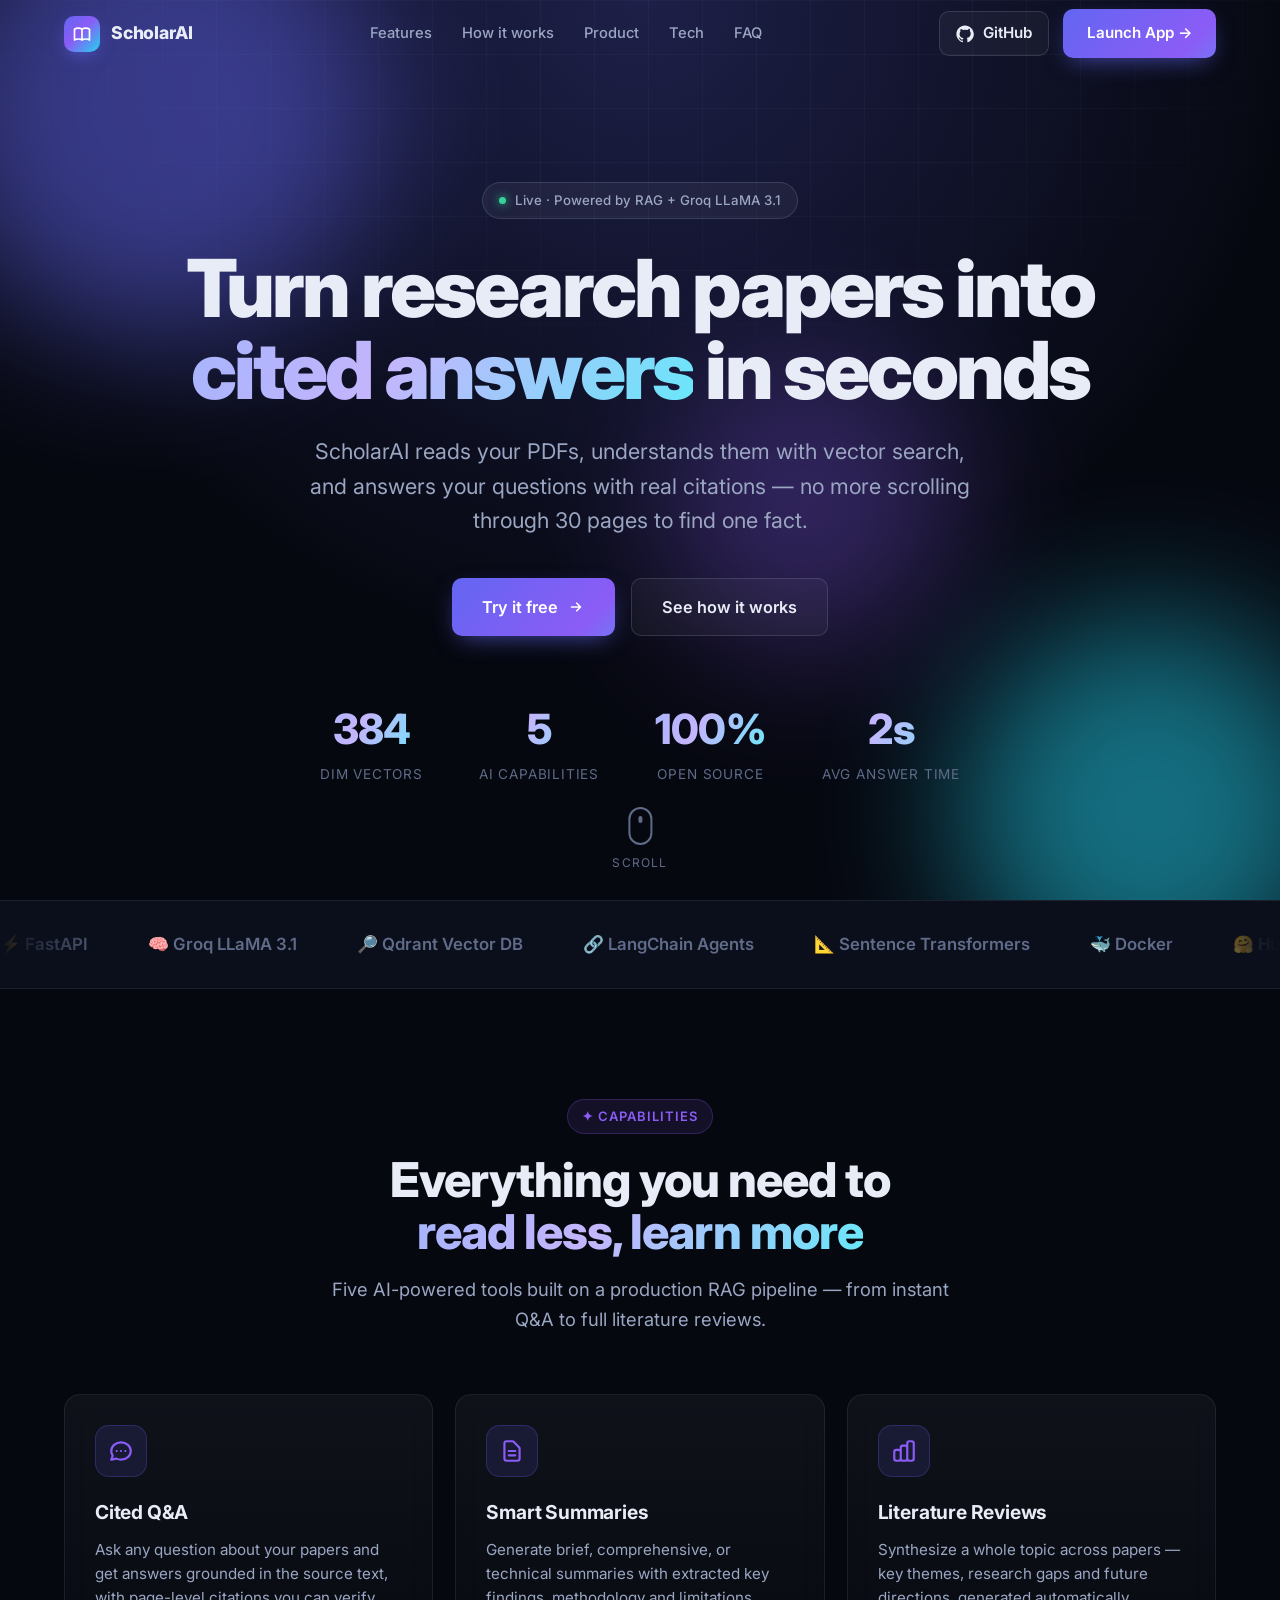
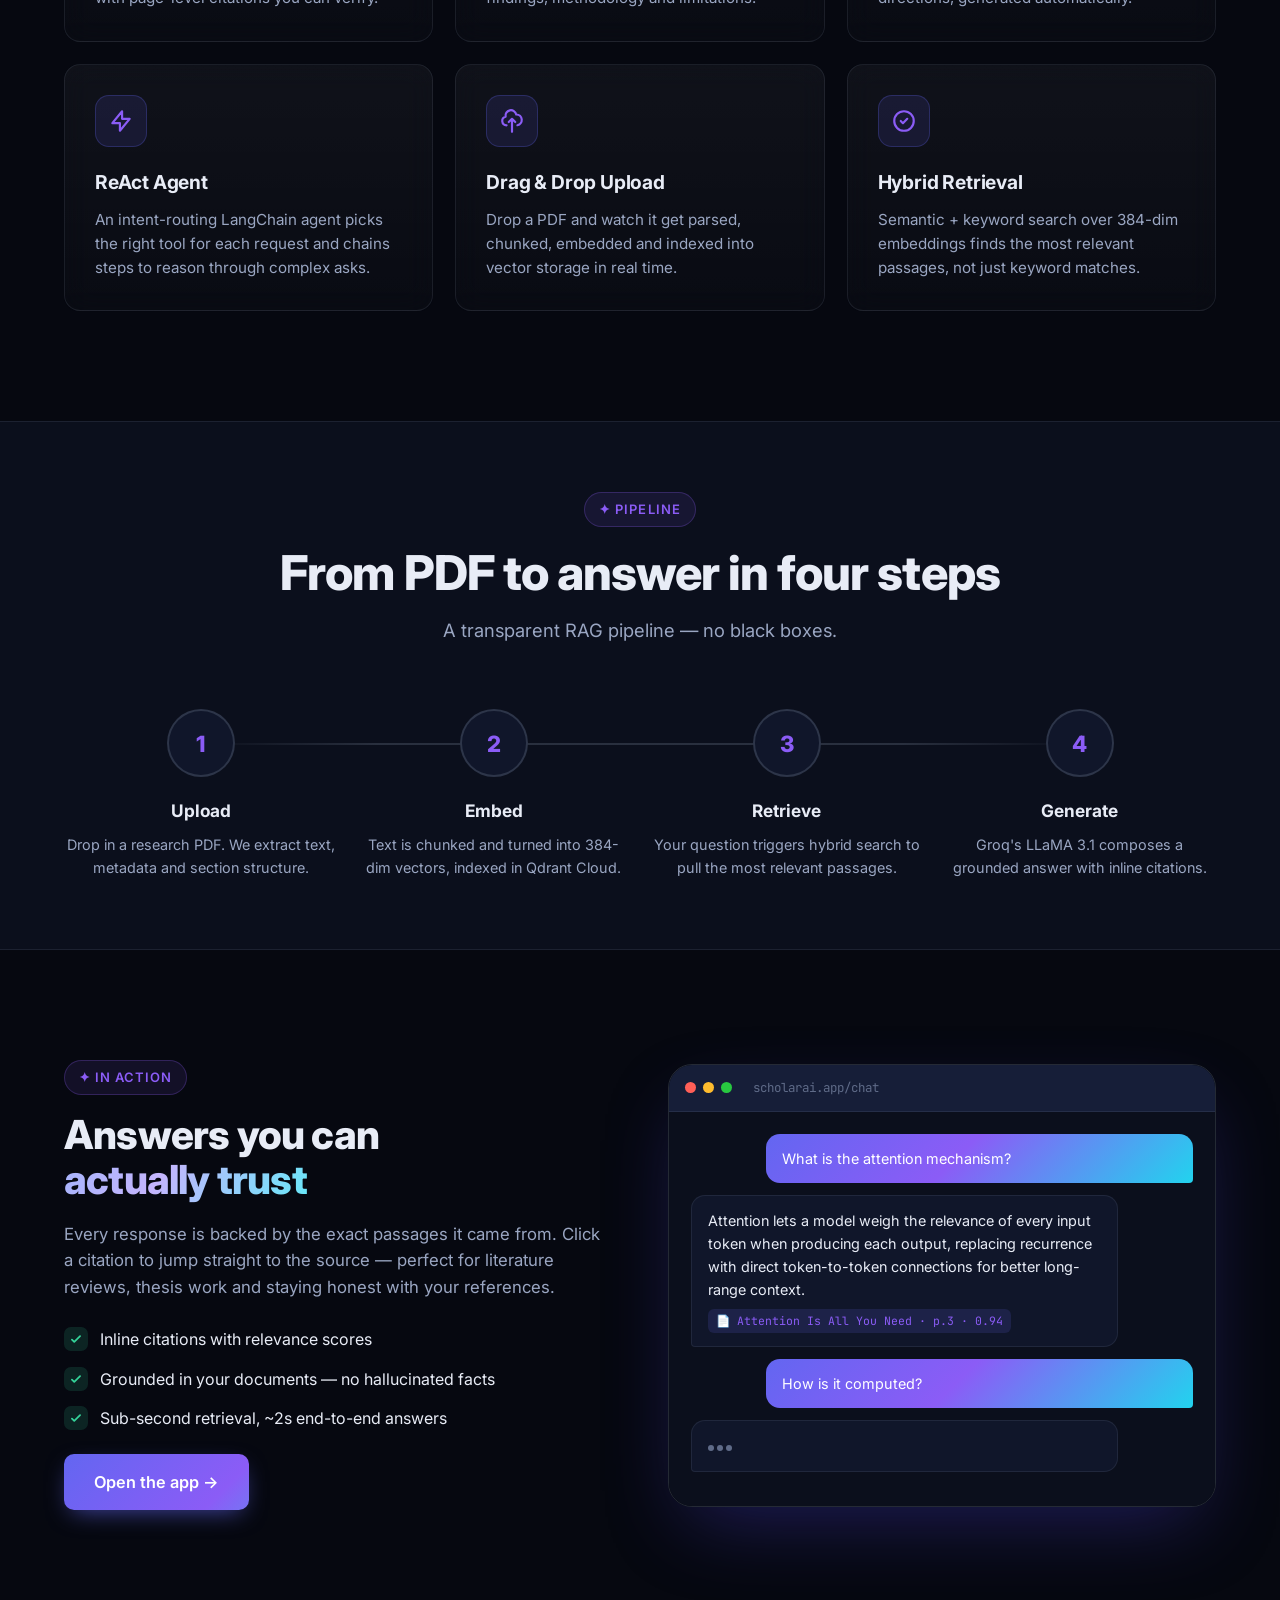
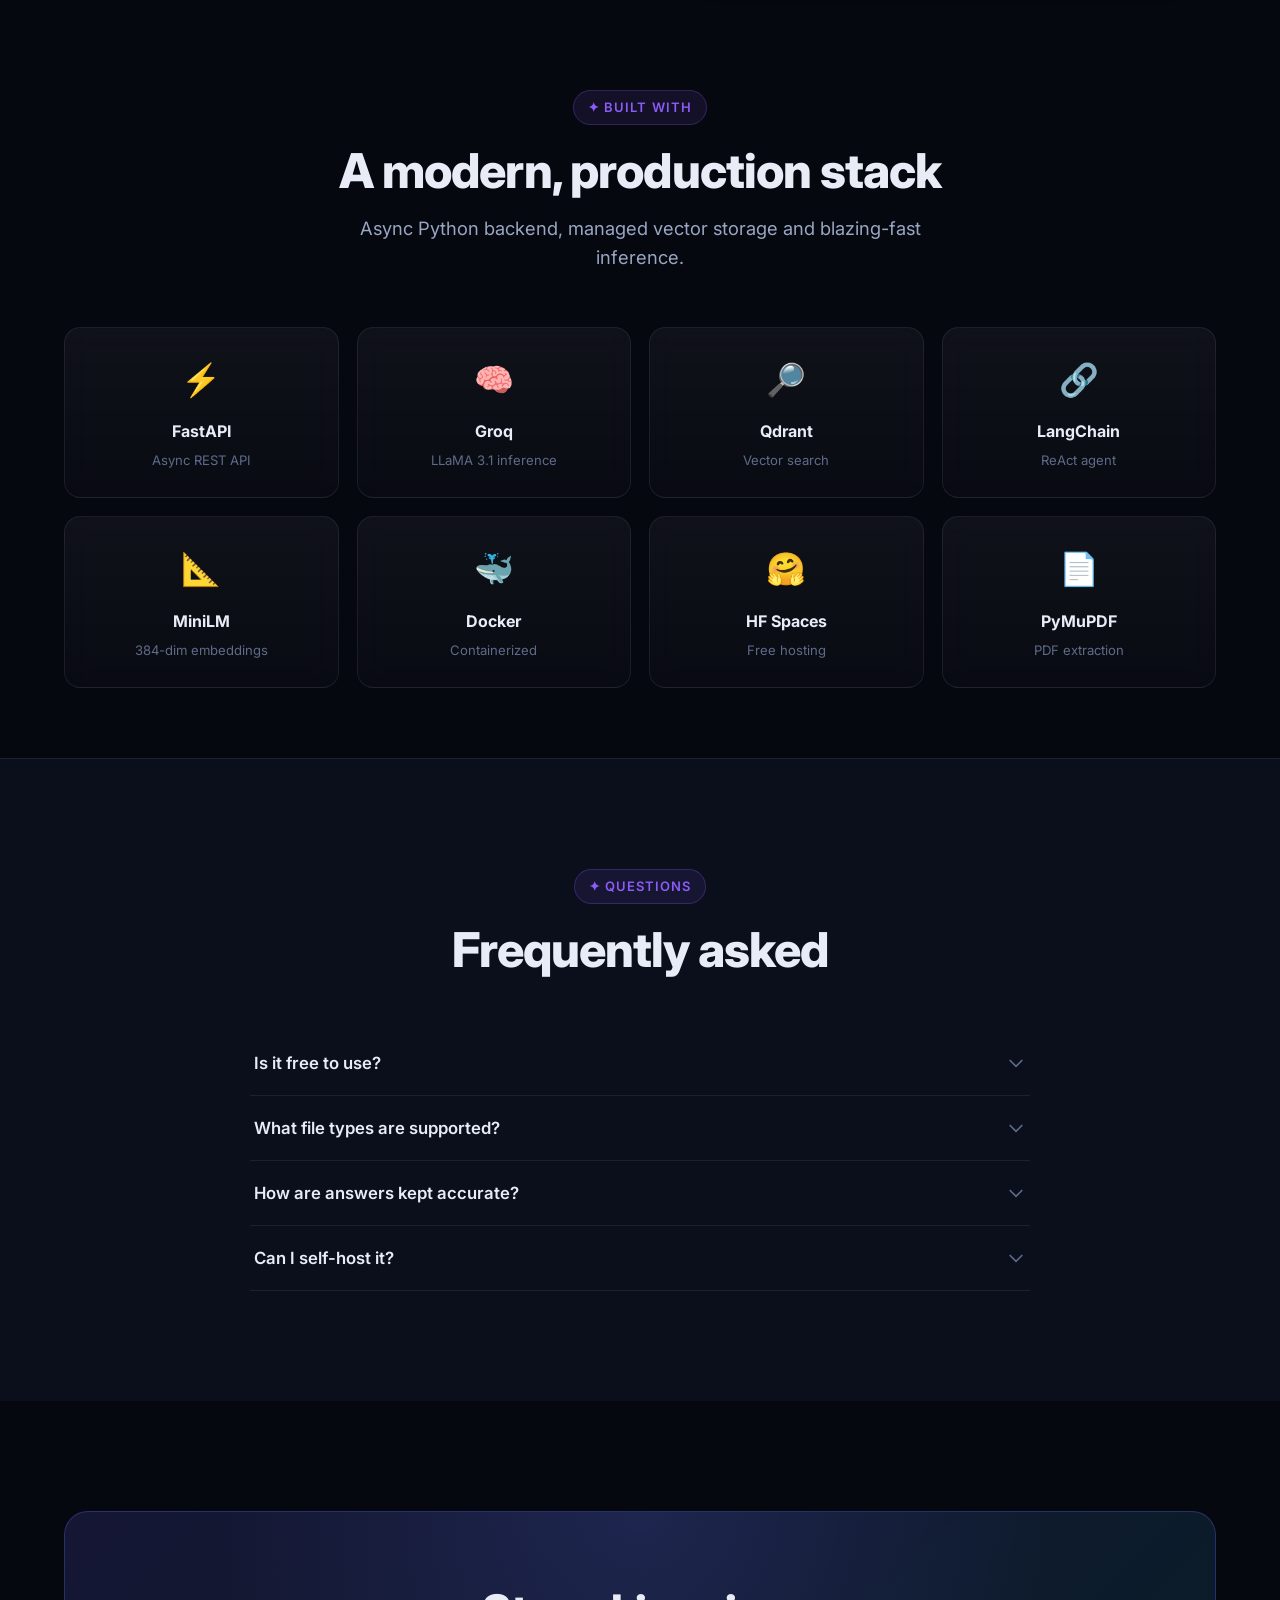
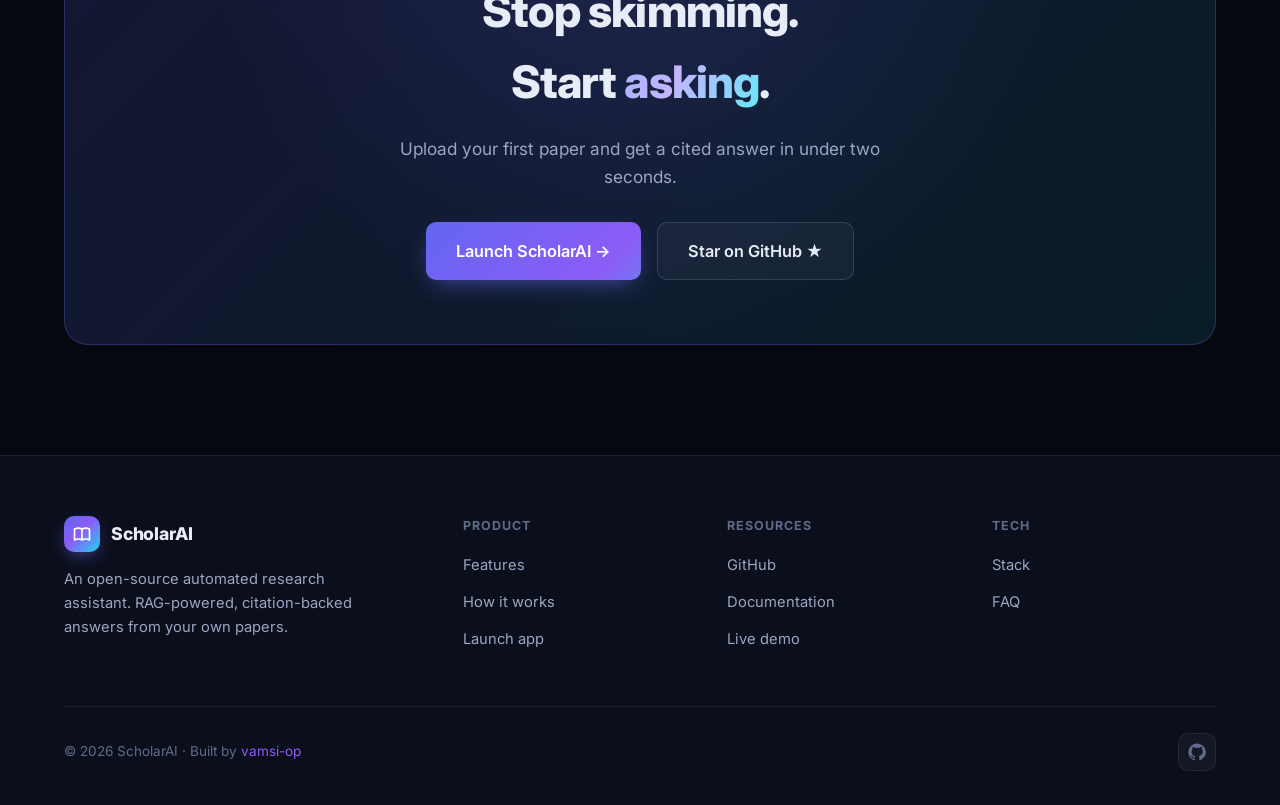
==== website/index.html @ 5141d344 "feat: add production website (landing + app) and serve it from FastAPI" ====
<!DOCTYPE html>
<html lang="en">
<head>
  <meta charset="UTF-8" />
  <meta name="viewport" content="width=device-width, initial-scale=1.0" />
  <title>ScholarAI — Automated Research Assistant | RAG-powered paper Q&A</title>
  <meta name="description" content="ScholarAI turns dense research papers into instant, citation-backed answers. Upload PDFs, ask questions, generate summaries and literature reviews — powered by RAG, Groq LLMs and vector search." />
  <meta name="theme-color" content="#060810" />

  <!-- Open Graph -->
  <meta property="og:title" content="ScholarAI — Automated Research Assistant" />
  <meta property="og:description" content="Cited answers from your research papers in seconds. RAG + Groq + Qdrant." />
  <meta property="og:type" content="website" />

  <link rel="preconnect" href="https://fonts.googleapis.com" />
  <link rel="preconnect" href="https://fonts.gstatic.com" crossorigin />
  <link href="https://fonts.googleapis.com/css2?family=Inter:wght@400;500;600;700;800;900&family=JetBrains+Mono:wght@400;500&display=swap" rel="stylesheet" />
  <link rel="stylesheet" href="assets/css/style.css" />
  <link rel="icon" href="data:image/svg+xml,<svg xmlns='http://www.w3.org/2000/svg' viewBox='0 0 100 100'><rect width='100' height='100' rx='24' fill='%236366f1'/><text y='72' x='50' font-size='60' text-anchor='middle' fill='white'>S</text></svg>" />
</head>
<body>

  <!-- ============ NAV ============ -->
  <nav class="nav" id="nav">
    <div class="container">
      <a href="#top" class="brand">
        <span class="brand-logo">
          <svg fill="none" stroke="currentColor" viewBox="0 0 24 24" stroke-width="2"><path stroke-linecap="round" stroke-linejoin="round" d="M12 6.253v13m0-13C10.832 5.477 9.246 5 7.5 5S4.168 5.477 3 6.253v13C4.168 18.477 5.754 18 7.5 18s3.332.477 4.5 1.253m0-13C13.168 5.477 14.754 5 16.5 5c1.747 0 3.332.477 4.5 1.253v13C19.832 18.477 18.247 18 16.5 18c-1.746 0-3.332.477-4.5 1.253"/></svg>
        </span>
        ScholarAI
      </a>
      <div class="nav-links">
        <a href="#features">Features</a>
        <a href="#how">How it works</a>
        <a href="#showcase">Product</a>
        <a href="#tech">Tech</a>
        <a href="#faq">FAQ</a>
      </div>
      <div class="nav-cta">
        <a href="https://github.com/vamsi-op/AUTOMATED-RESEARCH-ASSISTANT" target="_blank" rel="noopener" class="btn btn-ghost" style="padding:9px 16px">
          <svg width="18" height="18" fill="currentColor" viewBox="0 0 24 24"><path d="M12 .5C5.7.5.5 5.7.5 12c0 5.1 3.3 9.4 7.9 10.9.6.1.8-.2.8-.5v-1.7c-3.2.7-3.9-1.5-3.9-1.5-.5-1.3-1.3-1.7-1.3-1.7-1.1-.7.1-.7.1-.7 1.2.1 1.8 1.2 1.8 1.2 1 1.8 2.7 1.3 3.4 1 .1-.8.4-1.3.8-1.6-2.6-.3-5.3-1.3-5.3-5.7 0-1.3.5-2.3 1.2-3.1-.1-.3-.5-1.5.1-3.1 0 0 1-.3 3.3 1.2a11.5 11.5 0 0 1 6 0C17.3 4.7 18.3 5 18.3 5c.6 1.6.2 2.8.1 3.1.8.8 1.2 1.8 1.2 3.1 0 4.4-2.7 5.4-5.3 5.7.4.4.8 1.1.8 2.2v3.3c0 .3.2.6.8.5 4.6-1.5 7.9-5.8 7.9-10.9C23.5 5.7 18.3.5 12 .5z"/></svg>
          <span class="hide-sm">GitHub</span>
        </a>
        <a href="app.html" class="btn btn-primary">Launch App →</a>
        <button class="nav-toggle" id="navToggle" aria-label="Menu">
          <svg width="20" height="20" fill="none" stroke="currentColor" stroke-width="2" viewBox="0 0 24 24"><path stroke-linecap="round" d="M4 6h16M4 12h16M4 18h16"/></svg>
        </button>
      </div>
    </div>
  </nav>

  <span id="top"></span>

  <!-- ============ HERO ============ -->
  <header class="hero">
    <div class="hero-bg">
      <div class="grid-overlay"></div>
      <div class="orb orb-1"></div>
      <div class="orb orb-2"></div>
      <div class="orb orb-3"></div>
    </div>
    <div class="container hero-inner">
      <div class="hero-badge reveal in">
        <span class="dot"></span> Live · Powered by RAG + Groq LLaMA 3.1
      </div>
      <h1 class="reveal in">
        Turn research papers into<br />
        <span class="grad-text">cited answers</span> in seconds
      </h1>
      <p class="hero-sub reveal in d1">
        ScholarAI reads your PDFs, understands them with vector search, and answers your
        questions with real citations — no more scrolling through 30 pages to find one fact.
      </p>
      <div class="hero-actions reveal in d2">
        <a href="app.html" class="btn btn-primary btn-lg">
          Try it free
          <svg width="18" height="18" fill="none" stroke="currentColor" stroke-width="2.2" viewBox="0 0 24 24"><path stroke-linecap="round" stroke-linejoin="round" d="M13 7l5 5m0 0l-5 5m5-5H6"/></svg>
        </a>
        <a href="#how" class="btn btn-ghost btn-lg">See how it works</a>
      </div>
      <div class="hero-stats reveal in d3">
        <div class="stat"><div class="stat-num grad-text" data-count="384">0</div><div class="stat-label">Dim vectors</div></div>
        <div class="stat"><div class="stat-num grad-text" data-count="5"></div><div class="stat-label">AI capabilities</div></div>
        <div class="stat"><div class="stat-num grad-text" data-count="100" data-suffix="%">0</div><div class="stat-label">Open source</div></div>
        <div class="stat"><div class="stat-num grad-text" data-count="2" data-suffix="s">0</div><div class="stat-label">Avg answer time</div></div>
      </div>
    </div>
    <div class="scroll-hint">
      <div class="mouse"><span></span></div>
      Scroll
    </div>
  </header>

  <!-- ============ TECH MARQUEE ============ -->
  <div class="marquee-wrap">
    <div class="marquee">
      <span class="marquee-item">⚡ FastAPI</span>
      <span class="marquee-item">🧠 Groq LLaMA 3.1</span>
      <span class="marquee-item">🔎 Qdrant Vector DB</span>
      <span class="marquee-item">🔗 LangChain Agents</span>
      <span class="marquee-item">📐 Sentence Transformers</span>
      <span class="marquee-item">🐳 Docker</span>
      <span class="marquee-item">🤗 HuggingFace Spaces</span>
      <!-- duplicate for seamless loop -->
      <span class="marquee-item">⚡ FastAPI</span>
      <span class="marquee-item">🧠 Groq LLaMA 3.1</span>
      <span class="marquee-item">🔎 Qdrant Vector DB</span>
      <span class="marquee-item">🔗 LangChain Agents</span>
      <span class="marquee-item">📐 Sentence Transformers</span>
      <span class="marquee-item">🐳 Docker</span>
      <span class="marquee-item">🤗 HuggingFace Spaces</span>
    </div>
  </div>

  <!-- ============ FEATURES ============ -->
  <section class="section" id="features">
    <div class="container">
      <div class="text-center">
        <span class="eyebrow reveal">✦ Capabilities</span>
        <h2 class="section-title reveal d1">Everything you need to<br /><span class="grad-text">read less, learn more</span></h2>
        <p class="section-sub reveal d2">Five AI-powered tools built on a production RAG pipeline — from instant Q&A to full literature reviews.</p>
      </div>

      <div class="features-grid">
        <article class="feature-card glass reveal" data-tilt>
          <div class="feature-icon"><svg fill="none" stroke="currentColor" stroke-width="2" viewBox="0 0 24 24"><path stroke-linecap="round" stroke-linejoin="round" d="M8 12h.01M12 12h.01M16 12h.01M21 12c0 4.418-4.03 8-9 8a9.86 9.86 0 01-4.255-.949L3 20l1.395-3.72C3.512 15.042 3 13.574 3 12c0-4.418 4.03-8 9-8s9 3.582 9 8z"/></svg></div>
          <h3>Cited Q&A</h3>
          <p>Ask any question about your papers and get answers grounded in the source text, with page-level citations you can verify.</p>
        </article>
        <article class="feature-card glass reveal d1" data-tilt>
          <div class="feature-icon"><svg fill="none" stroke="currentColor" stroke-width="2" viewBox="0 0 24 24"><path stroke-linecap="round" stroke-linejoin="round" d="M9 12h6m-6 4h6m2 5H7a2 2 0 01-2-2V5a2 2 0 012-2h5.586a1 1 0 01.707.293l5.414 5.414a1 1 0 01.293.707V19a2 2 0 01-2 2z"/></svg></div>
          <h3>Smart Summaries</h3>
          <p>Generate brief, comprehensive, or technical summaries with extracted key findings, methodology and limitations.</p>
        </article>
        <article class="feature-card glass reveal d2" data-tilt>
          <div class="feature-icon"><svg fill="none" stroke="currentColor" stroke-width="2" viewBox="0 0 24 24"><path stroke-linecap="round" stroke-linejoin="round" d="M9 19v-6a2 2 0 00-2-2H5a2 2 0 00-2 2v6a2 2 0 002 2h2a2 2 0 002-2zm0 0V9a2 2 0 012-2h2a2 2 0 012 2v10m-6 0a2 2 0 002 2h2a2 2 0 002-2m0 0V5a2 2 0 012-2h2a2 2 0 012 2v14a2 2 0 01-2 2h-2a2 2 0 01-2-2z"/></svg></div>
          <h3>Literature Reviews</h3>
          <p>Synthesize a whole topic across papers — key themes, research gaps and future directions, generated automatically.</p>
        </article>
        <article class="feature-card glass reveal" data-tilt>
          <div class="feature-icon"><svg fill="none" stroke="currentColor" stroke-width="2" viewBox="0 0 24 24"><path stroke-linecap="round" stroke-linejoin="round" d="M13 10V3L4 14h7v7l9-11h-7z"/></svg></div>
          <h3>ReAct Agent</h3>
          <p>An intent-routing LangChain agent picks the right tool for each request and chains steps to reason through complex asks.</p>
        </article>
        <article class="feature-card glass reveal d1" data-tilt>
          <div class="feature-icon"><svg fill="none" stroke="currentColor" stroke-width="2" viewBox="0 0 24 24"><path stroke-linecap="round" stroke-linejoin="round" d="M7 16a4 4 0 01-.88-7.903A5 5 0 1115.9 6L16 6a5 5 0 011 9.9M15 13l-3-3m0 0l-3 3m3-3v12"/></svg></div>
          <h3>Drag & Drop Upload</h3>
          <p>Drop a PDF and watch it get parsed, chunked, embedded and indexed into vector storage in real time.</p>
        </article>
        <article class="feature-card glass reveal d2" data-tilt>
          <div class="feature-icon"><svg fill="none" stroke="currentColor" stroke-width="2" viewBox="0 0 24 24"><path stroke-linecap="round" stroke-linejoin="round" d="M9 12l2 2 4-4m6 2a9 9 0 11-18 0 9 9 0 0118 0z"/></svg></div>
          <h3>Hybrid Retrieval</h3>
          <p>Semantic + keyword search over 384-dim embeddings finds the most relevant passages, not just keyword matches.</p>
        </article>
      </div>
    </div>
  </section>

  <!-- ============ HOW IT WORKS ============ -->
  <section class="section section-sm" id="how" style="background:var(--bg-soft); border-top:1px solid var(--border); border-bottom:1px solid var(--border)">
    <div class="container">
      <div class="text-center">
        <span class="eyebrow reveal">✦ Pipeline</span>
        <h2 class="section-title reveal d1">From PDF to answer in four steps</h2>
        <p class="section-sub reveal d2">A transparent RAG pipeline — no black boxes.</p>
      </div>
      <div class="steps">
        <div class="step reveal"><div class="step-num">1</div><h4>Upload</h4><p>Drop in a research PDF. We extract text, metadata and section structure.</p></div>
        <div class="step reveal d1"><div class="step-num">2</div><h4>Embed</h4><p>Text is chunked and turned into 384-dim vectors, indexed in Qdrant Cloud.</p></div>
        <div class="step reveal d2"><div class="step-num">3</div><h4>Retrieve</h4><p>Your question triggers hybrid search to pull the most relevant passages.</p></div>
        <div class="step reveal d3"><div class="step-num">4</div><h4>Generate</h4><p>Groq's LLaMA 3.1 composes a grounded answer with inline citations.</p></div>
      </div>
    </div>
  </section>

  <!-- ============ SHOWCASE ============ -->
  <section class="section" id="showcase">
    <div class="container showcase">
      <div class="showcase-copy reveal">
        <span class="eyebrow">✦ In action</span>
        <h2 style="margin-top:18px">Answers you can<br /><span class="grad-text">actually trust</span></h2>
        <p>Every response is backed by the exact passages it came from. Click a citation to jump straight to the source — perfect for literature reviews, thesis work and staying honest with your references.</p>
        <ul class="check-list">
          <li><span class="ic"><svg fill="none" stroke="currentColor" stroke-width="3" viewBox="0 0 24 24"><path stroke-linecap="round" stroke-linejoin="round" d="M5 13l4 4L19 7"/></svg></span> Inline citations with relevance scores</li>
          <li><span class="ic"><svg fill="none" stroke="currentColor" stroke-width="3" viewBox="0 0 24 24"><path stroke-linecap="round" stroke-linejoin="round" d="M5 13l4 4L19 7"/></svg></span> Grounded in your documents — no hallucinated facts</li>
          <li><span class="ic"><svg fill="none" stroke="currentColor" stroke-width="3" viewBox="0 0 24 24"><path stroke-linecap="round" stroke-linejoin="round" d="M5 13l4 4L19 7"/></svg></span> Sub-second retrieval, ~2s end-to-end answers</li>
        </ul>
        <a href="app.html" class="btn btn-primary btn-lg" style="margin-top:8px">Open the app →</a>
      </div>

      <div class="mockup reveal d2">
        <div class="mockup-bar">
          <span class="d d1"></span><span class="d d2"></span><span class="d d3"></span>
          <span class="url">scholarai.app/chat</span>
        </div>
        <div class="mockup-body" id="demoChat">
          <div class="chat-bubble user">What is the attention mechanism?</div>
          <div class="chat-bubble bot">
            Attention lets a model weigh the relevance of every input token when producing each output, replacing recurrence with direct token-to-token connections for better long-range context.
            <span class="cite">📄 Attention Is All You Need · p.3 · 0.94</span>
          </div>
          <div class="chat-bubble user">How is it computed?</div>
          <div class="chat-bubble bot">
            <span class="typing"><span></span><span></span><span></span></span>
          </div>
        </div>
      </div>
    </div>
  </section>

  <!-- ============ TECH STACK ============ -->
  <section class="section section-sm" id="tech">
    <div class="container">
      <div class="text-center">
        <span class="eyebrow reveal">✦ Built with</span>
        <h2 class="section-title reveal d1">A modern, production stack</h2>
        <p class="section-sub reveal d2">Async Python backend, managed vector storage and blazing-fast inference.</p>
      </div>
      <div class="tech-grid">
        <div class="tech-card glass reveal"><span class="tech-emoji">⚡</span><div class="tname">FastAPI</div><div class="tdesc">Async REST API</div></div>
        <div class="tech-card glass reveal d1"><span class="tech-emoji">🧠</span><div class="tname">Groq</div><div class="tdesc">LLaMA 3.1 inference</div></div>
        <div class="tech-card glass reveal d2"><span class="tech-emoji">🔎</span><div class="tname">Qdrant</div><div class="tdesc">Vector search</div></div>
        <div class="tech-card glass reveal d3"><span class="tech-emoji">🔗</span><div class="tname">LangChain</div><div class="tdesc">ReAct agent</div></div>
        <div class="tech-card glass reveal"><span class="tech-emoji">📐</span><div class="tname">MiniLM</div><div class="tdesc">384-dim embeddings</div></div>
        <div class="tech-card glass reveal d1"><span class="tech-emoji">🐳</span><div class="tname">Docker</div><div class="tdesc">Containerized</div></div>
        <div class="tech-card glass reveal d2"><span class="tech-emoji">🤗</span><div class="tname">HF Spaces</div><div class="tdesc">Free hosting</div></div>
        <div class="tech-card glass reveal d3"><span class="tech-emoji">📄</span><div class="tname">PyMuPDF</div><div class="tdesc">PDF extraction</div></div>
      </div>
    </div>
  </section>

  <!-- ============ FAQ ============ -->
  <section class="section" id="faq" style="background:var(--bg-soft); border-top:1px solid var(--border)">
    <div class="container">
      <div class="text-center">
        <span class="eyebrow reveal">✦ Questions</span>
        <h2 class="section-title reveal d1">Frequently asked</h2>
      </div>
      <div class="faq reveal d2">
        <div class="faq-item">
          <button class="faq-q">Is it free to use? <span class="chev"><svg width="20" height="20" fill="none" stroke="currentColor" stroke-width="2" viewBox="0 0 24 24"><path stroke-linecap="round" d="M19 9l-7 7-7-7"/></svg></span></button>
          <div class="faq-a"><div class="faq-a-inner">Yes. The project is fully open source and the live demo runs on free-tier infrastructure (HuggingFace Spaces, Groq free API, Qdrant Cloud free cluster).</div></div>
        </div>
        <div class="faq-item">
          <button class="faq-q">What file types are supported? <span class="chev"><svg width="20" height="20" fill="none" stroke="currentColor" stroke-width="2" viewBox="0 0 24 24"><path stroke-linecap="round" d="M19 9l-7 7-7-7"/></svg></span></button>
          <div class="faq-a"><div class="faq-a-inner">Currently PDF research papers up to 50MB. Text is extracted with PyMuPDF, chunked intelligently by section, then embedded and indexed.</div></div>
        </div>
        <div class="faq-item">
          <button class="faq-q">How are answers kept accurate? <span class="chev"><svg width="20" height="20" fill="none" stroke="currentColor" stroke-width="2" viewBox="0 0 24 24"><path stroke-linecap="round" d="M19 9l-7 7-7-7"/></svg></span></button>
          <div class="faq-a"><div class="faq-a-inner">Retrieval-Augmented Generation grounds every answer in retrieved passages from your own documents, and each answer ships with citations so you can verify the source.</div></div>
        </div>
        <div class="faq-item">
          <button class="faq-q">Can I self-host it? <span class="chev"><svg width="20" height="20" fill="none" stroke="currentColor" stroke-width="2" viewBox="0 0 24 24"><path stroke-linecap="round" d="M19 9l-7 7-7-7"/></svg></span></button>
          <div class="faq-a"><div class="faq-a-inner">Absolutely. Clone the repo, set your API keys in a .env file, and run with Docker Compose. Full instructions are in the README.</div></div>
        </div>
      </div>
    </div>
  </section>

  <!-- ============ CTA ============ -->
  <section class="section">
    <div class="container">
      <div class="cta-banner reveal">
        <h2>Stop skimming.<br />Start <span class="grad-text">asking</span>.</h2>
        <p>Upload your first paper and get a cited answer in under two seconds.</p>
        <div class="hero-actions" style="margin-bottom:0">
          <a href="app.html" class="btn btn-primary btn-lg">Launch ScholarAI →</a>
          <a href="https://github.com/vamsi-op/AUTOMATED-RESEARCH-ASSISTANT" target="_blank" rel="noopener" class="btn btn-ghost btn-lg">Star on GitHub ★</a>
        </div>
      </div>
    </div>
  </section>

  <!-- ============ FOOTER ============ -->
  <footer class="footer">
    <div class="container">
      <div class="footer-grid">
        <div class="footer-brand">
          <a href="#top" class="brand">
            <span class="brand-logo">
              <svg fill="none" stroke="currentColor" viewBox="0 0 24 24" stroke-width="2"><path stroke-linecap="round" stroke-linejoin="round" d="M12 6.253v13m0-13C10.832 5.477 9.246 5 7.5 5S4.168 5.477 3 6.253v13C4.168 18.477 5.754 18 7.5 18s3.332.477 4.5 1.253m0-13C13.168 5.477 14.754 5 16.5 5c1.747 0 3.332.477 4.5 1.253v13C19.832 18.477 18.247 18 16.5 18c-1.746 0-3.332.477-4.5 1.253"/></svg>
            </span>
            ScholarAI
          </a>
          <p>An open-source automated research assistant. RAG-powered, citation-backed answers from your own papers.</p>
        </div>
        <div>
          <h5>Product</h5>
          <ul>
            <li><a href="#features">Features</a></li>
            <li><a href="#how">How it works</a></li>
            <li><a href="app.html">Launch app</a></li>
          </ul>
        </div>
        <div>
          <h5>Resources</h5>
          <ul>
            <li><a href="https://github.com/vamsi-op/AUTOMATED-RESEARCH-ASSISTANT" target="_blank" rel="noopener">GitHub</a></li>
            <li><a href="https://github.com/vamsi-op/AUTOMATED-RESEARCH-ASSISTANT#readme" target="_blank" rel="noopener">Documentation</a></li>
            <li><a href="app.html">Live demo</a></li>
          </ul>
        </div>
        <div>
          <h5>Tech</h5>
          <ul>
            <li><a href="#tech">Stack</a></li>
            <li><a href="#faq">FAQ</a></li>
          </ul>
        </div>
      </div>
      <div class="footer-bottom">
        <span>© <span id="year"></span> ScholarAI · Built by <a href="https://github.com/vamsi-op" target="_blank" rel="noopener" style="color:var(--brand-2)">vamsi-op</a></span>
        <div class="social">
          <a href="https://github.com/vamsi-op/AUTOMATED-RESEARCH-ASSISTANT" target="_blank" rel="noopener" aria-label="GitHub"><svg fill="currentColor" viewBox="0 0 24 24"><path d="M12 .5C5.7.5.5 5.7.5 12c0 5.1 3.3 9.4 7.9 10.9.6.1.8-.2.8-.5v-1.7c-3.2.7-3.9-1.5-3.9-1.5-.5-1.3-1.3-1.7-1.3-1.7-1.1-.7.1-.7.1-.7 1.2.1 1.8 1.2 1.8 1.2 1 1.8 2.7 1.3 3.4 1 .1-.8.4-1.3.8-1.6-2.6-.3-5.3-1.3-5.3-5.7 0-1.3.5-2.3 1.2-3.1-.1-.3-.5-1.5.1-3.1 0 0 1-.3 3.3 1.2a11.5 11.5 0 0 1 6 0C17.3 4.7 18.3 5 18.3 5c.6 1.6.2 2.8.1 3.1.8.8 1.2 1.8 1.2 3.1 0 4.4-2.7 5.4-5.3 5.7.4.4.8 1.1.8 2.2v3.3c0 .3.2.6.8.5 4.6-1.5 7.9-5.8 7.9-10.9C23.5 5.7 18.3.5 12 .5z"/></svg></a>
        </div>
      </div>
    </div>
  </footer>

  <script src="assets/js/config.js"></script>
  <script src="assets/js/animations.js"></script>
</body>
</html>
---- website/assets/css/style.css ----
/* ============================================================================
   Research Assistant — Production Website
   Design System + Components + Animations
   ============================================================================ */

/* ---------- Design Tokens ---------- */
:root {
  --bg:            #060810;
  --bg-soft:       #0b0f1c;
  --surface:       #10162a;
  --surface-2:     #161e38;
  --border:        rgba(148, 163, 184, 0.12);
  --border-strong: rgba(148, 163, 184, 0.22);

  --text:          #e8ecf6;
  --text-muted:    #9aa6c2;
  --text-dim:      #5f6b88;

  --brand:         #6366f1;
  --brand-2:       #8b5cf6;
  --brand-3:       #22d3ee;
  --accent:        #f472b6;
  --success:       #34d399;
  --warning:       #fbbf24;
  --danger:        #f87171;

  --grad-brand: linear-gradient(135deg, #6366f1 0%, #8b5cf6 45%, #22d3ee 100%);
  --grad-text:  linear-gradient(120deg, #a5b4fc 0%, #c4b5fd 40%, #67e8f9 100%);
  --grad-glow:  radial-gradient(circle at 50% 0%, rgba(99,102,241,0.28), transparent 60%);

  --radius:    16px;
  --radius-sm: 10px;
  --radius-lg: 24px;

  --shadow-sm: 0 1px 3px rgba(0,0,0,0.4);
  --shadow:    0 12px 40px -12px rgba(0,0,0,0.6);
  --shadow-lg: 0 30px 80px -20px rgba(79,70,229,0.35);

  --font-sans: 'Inter', -apple-system, BlinkMacSystemFont, 'Segoe UI', sans-serif;
  --font-mono: 'JetBrains Mono', 'SF Mono', Menlo, monospace;

  --max-w: 1200px;
  --nav-h: 68px;
  --ease:  cubic-bezier(0.22, 1, 0.36, 1);
}

/* ---------- Reset ---------- */
*, *::before, *::after { box-sizing: border-box; margin: 0; padding: 0; }

html { scroll-behavior: smooth; -webkit-text-size-adjust: 100%; }

body {
  font-family: var(--font-sans);
  background: var(--bg);
  color: var(--text);
  line-height: 1.6;
  overflow-x: hidden;
  -webkit-font-smoothing: antialiased;
  text-rendering: optimizeLegibility;
}

a { color: inherit; text-decoration: none; }
img, svg { display: block; max-width: 100%; }
button { font-family: inherit; cursor: pointer; border: none; background: none; color: inherit; }
input, textarea, select { font-family: inherit; }
ul { list-style: none; }

::selection { background: rgba(99,102,241,0.35); color: #fff; }

/* ---------- Scrollbar ---------- */
::-webkit-scrollbar { width: 10px; height: 10px; }
::-webkit-scrollbar-track { background: var(--bg-soft); }
::-webkit-scrollbar-thumb { background: #26304d; border-radius: 8px; border: 2px solid var(--bg-soft); }
::-webkit-scrollbar-thumb:hover { background: #33406a; }

/* ---------- Layout helpers ---------- */
.container { width: 100%; max-width: var(--max-w); margin: 0 auto; padding: 0 24px; }
.section { padding: 110px 0; position: relative; }
.section-sm { padding: 70px 0; }
.text-center { text-align: center; }
.grad-text {
  background: var(--grad-text);
  -webkit-background-clip: text; background-clip: text;
  -webkit-text-fill-color: transparent; color: transparent;
}

.eyebrow {
  display: inline-flex; align-items: center; gap: 8px;
  font-size: 13px; font-weight: 600; letter-spacing: 0.08em; text-transform: uppercase;
  color: var(--brand-2);
  padding: 6px 14px; border-radius: 999px;
  background: rgba(139,92,246,0.1); border: 1px solid rgba(139,92,246,0.25);
}

.section-title {
  font-size: clamp(1.9rem, 4vw, 3rem);
  font-weight: 800; letter-spacing: -0.02em; line-height: 1.1;
  margin: 20px 0 16px;
}
.section-sub {
  font-size: clamp(1rem, 2vw, 1.15rem);
  color: var(--text-muted); max-width: 640px; margin: 0 auto;
}

/* ---------- Buttons ---------- */
.btn {
  display: inline-flex; align-items: center; justify-content: center; gap: 9px;
  font-weight: 600; font-size: 0.95rem;
  padding: 12px 24px; border-radius: var(--radius-sm);
  transition: transform 0.25s var(--ease), box-shadow 0.25s var(--ease), background 0.25s;
  white-space: nowrap; position: relative; overflow: hidden;
}
.btn:active { transform: translateY(1px) scale(0.99); }

.btn-primary {
  background: var(--grad-brand); color: #fff;
  box-shadow: 0 8px 24px -8px rgba(99,102,241,0.7);
  background-size: 180% 180%;
}
.btn-primary:hover {
  transform: translateY(-2px);
  box-shadow: 0 16px 40px -10px rgba(99,102,241,0.75);
  animation: gradShift 3s ease infinite;
}
.btn-ghost {
  background: rgba(255,255,255,0.04); color: var(--text);
  border: 1px solid var(--border-strong);
}
.btn-ghost:hover { background: rgba(255,255,255,0.08); transform: translateY(-2px); }
.btn-lg { padding: 15px 30px; font-size: 1.02rem; }

@keyframes gradShift {
  0%,100% { background-position: 0% 50%; }
  50%     { background-position: 100% 50%; }
}

/* ---------- Glass card ---------- */
.glass {
  background: linear-gradient(180deg, rgba(255,255,255,0.045), rgba(255,255,255,0.015));
  border: 1px solid var(--border);
  border-radius: var(--radius);
  backdrop-filter: blur(14px); -webkit-backdrop-filter: blur(14px);
}

/* ============================================================================
   NAVBAR
   ============================================================================ */
.nav {
  position: fixed; top: 0; left: 0; right: 0; z-index: 100;
  height: var(--nav-h);
  display: flex; align-items: center;
  transition: background 0.3s, border-color 0.3s, backdrop-filter 0.3s;
  border-bottom: 1px solid transparent;
}
.nav.scrolled {
  background: rgba(6,8,16,0.75);
  backdrop-filter: blur(16px); -webkit-backdrop-filter: blur(16px);
  border-bottom-color: var(--border);
}
.nav .container { display: flex; align-items: center; justify-content: space-between; }
.brand { display: flex; align-items: center; gap: 11px; font-weight: 800; font-size: 1.1rem; letter-spacing: -0.01em; }
.brand-logo {
  width: 36px; height: 36px; border-radius: 10px;
  background: var(--grad-brand); display: grid; place-items: center;
  box-shadow: 0 6px 18px -6px rgba(99,102,241,0.8);
  animation: floatY 5s ease-in-out infinite;
}
.brand-logo svg { width: 20px; height: 20px; color: #fff; }
.nav-links { display: flex; align-items: center; gap: 30px; }
.nav-links a { font-size: 0.92rem; color: var(--text-muted); font-weight: 500; transition: color 0.2s; position: relative; }
.nav-links a::after {
  content: ''; position: absolute; left: 0; bottom: -5px; height: 2px; width: 0;
  background: var(--grad-brand); transition: width 0.25s var(--ease);
}
.nav-links a:hover { color: var(--text); }
.nav-links a:hover::after { width: 100%; }
.nav-cta { display: flex; align-items: center; gap: 14px; }
.nav-toggle { display: none; width: 40px; height: 40px; border-radius: 10px; border: 1px solid var(--border-strong); }

/* ============================================================================
   HERO
   ============================================================================ */
.hero {
  position: relative; min-height: 100vh;
  display: flex; align-items: center; padding-top: var(--nav-h);
  overflow: hidden;
}
.hero-bg { position: absolute; inset: 0; z-index: 0; overflow: hidden; }
.hero-bg::before {
  content: ''; position: absolute; inset: 0;
  background: var(--grad-glow); opacity: 0.9;
}
.grid-overlay {
  position: absolute; inset: 0;
  background-image:
    linear-gradient(rgba(148,163,184,0.05) 1px, transparent 1px),
    linear-gradient(90deg, rgba(148,163,184,0.05) 1px, transparent 1px);
  background-size: 54px 54px;
  mask-image: radial-gradient(ellipse 80% 60% at 50% 0%, #000 40%, transparent 75%);
  -webkit-mask-image: radial-gradient(ellipse 80% 60% at 50% 0%, #000 40%, transparent 75%);
}
.orb {
  position: absolute; border-radius: 50%; filter: blur(70px); opacity: 0.5;
  animation: floatOrb 14s ease-in-out infinite;
}
.orb-1 { width: 460px; height: 460px; background: #6366f1; top: -120px; left: -80px; }
.orb-2 { width: 380px; height: 380px; background: #22d3ee; bottom: -100px; right: -60px; animation-delay: -5s; }
.orb-3 { width: 300px; height: 300px; background: #8b5cf6; top: 40%; right: 25%; animation-delay: -9s; opacity: 0.3; }

.hero-inner { position: relative; z-index: 2; width: 100%; text-align: center; }
.hero-badge {
  display: inline-flex; align-items: center; gap: 9px;
  padding: 7px 16px; border-radius: 999px; font-size: 0.83rem; font-weight: 500;
  background: rgba(255,255,255,0.05); border: 1px solid var(--border-strong);
  color: var(--text-muted); margin-bottom: 28px;
}
.hero-badge .dot { width: 7px; height: 7px; border-radius: 50%; background: var(--success); box-shadow: 0 0 10px var(--success); animation: pulse 2s infinite; }
.hero h1 {
  font-size: clamp(2.5rem, 7vw, 5rem);
  font-weight: 850; letter-spacing: -0.035em; line-height: 1.02;
  margin-bottom: 24px;
}
.hero-sub {
  font-size: clamp(1.05rem, 2.2vw, 1.35rem);
  color: var(--text-muted); max-width: 660px; margin: 0 auto 40px;
}
.hero-actions { display: flex; gap: 16px; justify-content: center; flex-wrap: wrap; margin-bottom: 60px; }

.hero-stats {
  display: flex; justify-content: center; gap: 56px; flex-wrap: wrap;
}
.stat { text-align: center; }
.stat-num { font-size: clamp(1.8rem, 4vw, 2.6rem); font-weight: 800; letter-spacing: -0.02em; }
.stat-label { font-size: 0.85rem; color: var(--text-dim); margin-top: 2px; text-transform: uppercase; letter-spacing: 0.06em; }

.scroll-hint {
  position: absolute; bottom: 28px; left: 50%; transform: translateX(-50%);
  z-index: 2; display: flex; flex-direction: column; align-items: center; gap: 8px;
  color: var(--text-dim); font-size: 0.75rem; letter-spacing: 0.1em; text-transform: uppercase;
}
.mouse {
  width: 24px; height: 38px; border: 2px solid var(--text-dim); border-radius: 14px;
  display: flex; justify-content: center; padding-top: 7px;
}
.mouse span { width: 4px; height: 7px; border-radius: 2px; background: var(--text-dim); animation: scrollDot 1.8s infinite; }

/* ============================================================================
   LOGO MARQUEE / TECH STRIP
   ============================================================================ */
.marquee-wrap { overflow: hidden; padding: 30px 0; border-top: 1px solid var(--border); border-bottom: 1px solid var(--border); background: var(--bg-soft); position: relative; }
.marquee-wrap::before, .marquee-wrap::after {
  content: ''; position: absolute; top: 0; bottom: 0; width: 120px; z-index: 2; pointer-events: none;
}
.marquee-wrap::before { left: 0; background: linear-gradient(90deg, var(--bg-soft), transparent); }
.marquee-wrap::after { right: 0; background: linear-gradient(270deg, var(--bg-soft), transparent); }
.marquee { display: flex; gap: 60px; width: max-content; animation: marquee 26s linear infinite; }
.marquee:hover { animation-play-state: paused; }
.marquee-item { display: flex; align-items: center; gap: 10px; color: var(--text-dim); font-weight: 600; font-size: 1.05rem; white-space: nowrap; }
.marquee-item svg { width: 22px; height: 22px; }

/* ============================================================================
   FEATURES
   ============================================================================ */
.features-grid {
  display: grid; grid-template-columns: repeat(3, 1fr); gap: 22px; margin-top: 60px;
}
.feature-card {
  padding: 30px; border-radius: var(--radius); position: relative; overflow: hidden;
  transition: transform 0.35s var(--ease), border-color 0.35s;
}
.feature-card::before {
  content: ''; position: absolute; inset: 0; opacity: 0;
  background: radial-gradient(400px circle at var(--mx,50%) var(--my,50%), rgba(99,102,241,0.14), transparent 45%);
  transition: opacity 0.4s;
}
.feature-card:hover { transform: translateY(-6px); border-color: var(--border-strong); }
.feature-card:hover::before { opacity: 1; }
.feature-icon {
  width: 52px; height: 52px; border-radius: 14px; display: grid; place-items: center;
  background: rgba(99,102,241,0.12); border: 1px solid rgba(99,102,241,0.25);
  margin-bottom: 20px; color: var(--brand-2);
  transition: transform 0.35s var(--ease);
}
.feature-card:hover .feature-icon { transform: scale(1.1) rotate(-6deg); }
.feature-icon svg { width: 26px; height: 26px; }
.feature-card h3 { font-size: 1.2rem; font-weight: 700; margin-bottom: 10px; letter-spacing: -0.01em; }
.feature-card p { color: var(--text-muted); font-size: 0.95rem; }

/* ============================================================================
   HOW IT WORKS
   ============================================================================ */
.steps { display: grid; grid-template-columns: repeat(4, 1fr); gap: 20px; margin-top: 64px; position: relative; }
.steps::before {
  content: ''; position: absolute; top: 34px; left: 12%; right: 12%; height: 2px;
  background: linear-gradient(90deg, transparent, var(--border-strong) 20%, var(--border-strong) 80%, transparent);
  z-index: 0;
}
.step { text-align: center; position: relative; z-index: 1; }
.step-num {
  width: 68px; height: 68px; margin: 0 auto 20px; border-radius: 50%;
  display: grid; place-items: center; font-size: 1.4rem; font-weight: 800;
  background: var(--surface); border: 2px solid var(--border-strong);
  color: var(--brand-2); position: relative;
  transition: transform 0.3s var(--ease), border-color 0.3s, box-shadow 0.3s;
}
.step:hover .step-num { transform: scale(1.08); border-color: var(--brand); box-shadow: 0 0 30px -6px var(--brand); }
.step h4 { font-size: 1.08rem; font-weight: 700; margin-bottom: 8px; }
.step p { color: var(--text-muted); font-size: 0.9rem; }

/* ============================================================================
   SHOWCASE / MOCKUP
   ============================================================================ */
.showcase { display: grid; grid-template-columns: 1fr 1fr; gap: 56px; align-items: center; }
.showcase-copy h2 { font-size: clamp(1.7rem, 3.5vw, 2.5rem); font-weight: 800; letter-spacing: -0.02em; margin-bottom: 18px; line-height: 1.12; }
.showcase-copy p { color: var(--text-muted); margin-bottom: 26px; font-size: 1.05rem; }
.check-list li { display: flex; align-items: flex-start; gap: 12px; margin-bottom: 14px; color: var(--text); }
.check-list .ic {
  flex-shrink: 0; width: 24px; height: 24px; border-radius: 7px; display: grid; place-items: center;
  background: rgba(52,211,153,0.14); color: var(--success);
}
.check-list .ic svg { width: 14px; height: 14px; }

.mockup {
  border-radius: var(--radius-lg); overflow: hidden; box-shadow: var(--shadow-lg);
  border: 1px solid var(--border-strong);
}
.mockup-bar { display: flex; align-items: center; gap: 7px; padding: 13px 16px; background: var(--surface-2); border-bottom: 1px solid var(--border); }
.mockup-bar .d { width: 11px; height: 11px; border-radius: 50%; }
.mockup-bar .d1 { background: #ff5f57; } .mockup-bar .d2 { background: #febc2e; } .mockup-bar .d3 { background: #28c840; }
.mockup-bar .url { margin-left: 14px; font-size: 0.78rem; color: var(--text-dim); font-family: var(--font-mono); }
.mockup-body { background: var(--bg-soft); padding: 22px; }
.chat-bubble { padding: 13px 16px; border-radius: 14px; margin-bottom: 12px; font-size: 0.9rem; max-width: 85%; }
.chat-bubble.user { background: var(--grad-brand); color: #fff; margin-left: auto; border-bottom-right-radius: 4px; }
.chat-bubble.bot { background: var(--surface); border: 1px solid var(--border); border-bottom-left-radius: 4px; }
.chat-bubble.bot .cite { display: inline-block; margin-top: 8px; font-size: 0.72rem; padding: 3px 8px; border-radius: 6px; background: rgba(99,102,241,0.15); color: var(--brand-2); font-family: var(--font-mono); }
.typing span { display: inline-block; width: 6px; height: 6px; border-radius: 50%; background: var(--text-dim); margin-right: 3px; animation: typing 1.3s infinite; }
.typing span:nth-child(2) { animation-delay: 0.2s; } .typing span:nth-child(3) { animation-delay: 0.4s; }

/* ============================================================================
   TECH STACK
   ============================================================================ */
.tech-grid { display: grid; grid-template-columns: repeat(4, 1fr); gap: 18px; margin-top: 54px; }
.tech-card {
  padding: 26px 22px; border-radius: var(--radius); text-align: center;
  transition: transform 0.3s var(--ease), border-color 0.3s;
}
.tech-card:hover { transform: translateY(-5px); border-color: var(--border-strong); }
.tech-card .tname { font-weight: 700; margin-bottom: 6px; }
.tech-card .tdesc { font-size: 0.82rem; color: var(--text-dim); }
.tech-emoji { font-size: 2rem; margin-bottom: 14px; display: block; }

/* ============================================================================
   FAQ
   ============================================================================ */
.faq { max-width: 780px; margin: 54px auto 0; }
.faq-item { border-bottom: 1px solid var(--border); }
.faq-q {
  width: 100%; text-align: left; display: flex; align-items: center; justify-content: space-between; gap: 20px;
  padding: 22px 4px; font-size: 1.05rem; font-weight: 600; transition: color 0.2s;
}
.faq-q:hover { color: var(--brand-2); }
.faq-q .chev { flex-shrink: 0; transition: transform 0.3s var(--ease); color: var(--text-dim); }
.faq-item.open .faq-q .chev { transform: rotate(180deg); }
.faq-a { max-height: 0; overflow: hidden; transition: max-height 0.35s var(--ease); }
.faq-a-inner { padding: 0 4px 22px; color: var(--text-muted); }

/* ============================================================================
   CTA BANNER
   ============================================================================ */
.cta-banner {
  border-radius: var(--radius-lg); padding: 64px 40px; text-align: center; position: relative; overflow: hidden;
  background: linear-gradient(135deg, rgba(99,102,241,0.16), rgba(34,211,238,0.1));
  border: 1px solid rgba(99,102,241,0.3);
}
.cta-banner::before { content:''; position:absolute; inset:0; background: var(--grad-glow); opacity: 0.6; }
.cta-banner > * { position: relative; z-index: 1; }
.cta-banner h2 { font-size: clamp(1.8rem, 4vw, 2.8rem); font-weight: 800; letter-spacing: -0.02em; margin-bottom: 16px; }
.cta-banner p { color: var(--text-muted); max-width: 520px; margin: 0 auto 32px; font-size: 1.08rem; }

/* ============================================================================
   FOOTER
   ============================================================================ */
.footer { border-top: 1px solid var(--border); padding: 60px 0 34px; background: var(--bg-soft); }
.footer-grid { display: grid; grid-template-columns: 1.6fr 1fr 1fr 1fr; gap: 40px; margin-bottom: 44px; }
.footer-brand p { color: var(--text-muted); font-size: 0.92rem; margin-top: 16px; max-width: 300px; }
.footer h5 { font-size: 0.78rem; text-transform: uppercase; letter-spacing: 0.08em; color: var(--text-dim); margin-bottom: 16px; }
.footer ul li { margin-bottom: 11px; }
.footer ul a { color: var(--text-muted); font-size: 0.92rem; transition: color 0.2s; }
.footer ul a:hover { color: var(--text); }
.footer-bottom { display: flex; align-items: center; justify-content: space-between; padding-top: 26px; border-top: 1px solid var(--border); color: var(--text-dim); font-size: 0.85rem; flex-wrap: wrap; gap: 12px; }
.social { display: flex; gap: 12px; }
.social a { width: 38px; height: 38px; border-radius: 10px; display: grid; place-items: center; background: rgba(255,255,255,0.04); border: 1px solid var(--border); transition: all 0.25s; }
.social a:hover { background: var(--grad-brand); border-color: transparent; transform: translateY(-3px); }
.social svg { width: 18px; height: 18px; }

/* ============================================================================
   SCROLL REVEAL
   ============================================================================ */
.reveal { opacity: 0; transform: translateY(34px); transition: opacity 0.7s var(--ease), transform 0.7s var(--ease); }
.reveal.in { opacity: 1; transform: none; }
.reveal.d1 { transition-delay: 0.08s; }
.reveal.d2 { transition-delay: 0.16s; }
.reveal.d3 { transition-delay: 0.24s; }
.reveal.d4 { transition-delay: 0.32s; }

/* ============================================================================
   KEYFRAMES
   ============================================================================ */
@keyframes floatY { 0%,100% { transform: translateY(0); } 50% { transform: translateY(-7px); } }
@keyframes floatOrb {
  0%,100% { transform: translate(0,0) scale(1); }
  33%     { transform: translate(40px,-30px) scale(1.08); }
  66%     { transform: translate(-30px,20px) scale(0.95); }
}
@keyframes pulse { 0%,100% { opacity: 1; transform: scale(1); } 50% { opacity: 0.5; transform: scale(1.4); } }
@keyframes scrollDot { 0% { opacity:1; transform: translateY(0); } 100% { opacity:0; transform: translateY(10px); } }
@keyframes marquee { from { transform: translateX(0); } to { transform: translateX(-50%); } }
@keyframes typing { 0%,60%,100% { transform: translateY(0); opacity:0.4; } 30% { transform: translateY(-5px); opacity:1; } }
@keyframes spin { to { transform: rotate(360deg); } }
@keyframes fadeInUp { from { opacity:0; transform: translateY(16px);} to { opacity:1; transform:none;} }

/* ============================================================================
   RESPONSIVE
   ============================================================================ */
@media (max-width: 940px) {
  .features-grid { grid-template-columns: repeat(2, 1fr); }
  .steps { grid-template-columns: repeat(2, 1fr); }
  .steps::before { display: none; }
  .tech-grid { grid-template-columns: repeat(2, 1fr); }
  .showcase { grid-template-columns: 1fr; gap: 40px; }
  .footer-grid { grid-template-columns: 1fr 1fr; }
  .nav-links { display: none; }
  .nav-toggle { display: grid; place-items: center; }
  .hero-stats { gap: 34px; }
}
@media (max-width: 560px) {
  .section { padding: 76px 0; }
  .features-grid, .tech-grid, .steps { grid-template-columns: 1fr; }
  .footer-grid { grid-template-columns: 1fr; gap: 28px; }
  .hero-actions { flex-direction: column; align-items: stretch; }
  .cta-banner { padding: 44px 22px; }
}

@media (prefers-reduced-motion: reduce) {
  *, *::before, *::after { animation-duration: 0.001ms !important; animation-iteration-count: 1 !important; transition-duration: 0.001ms !important; scroll-behavior: auto !important; }
  .reveal { opacity: 1; transform: none; }
}
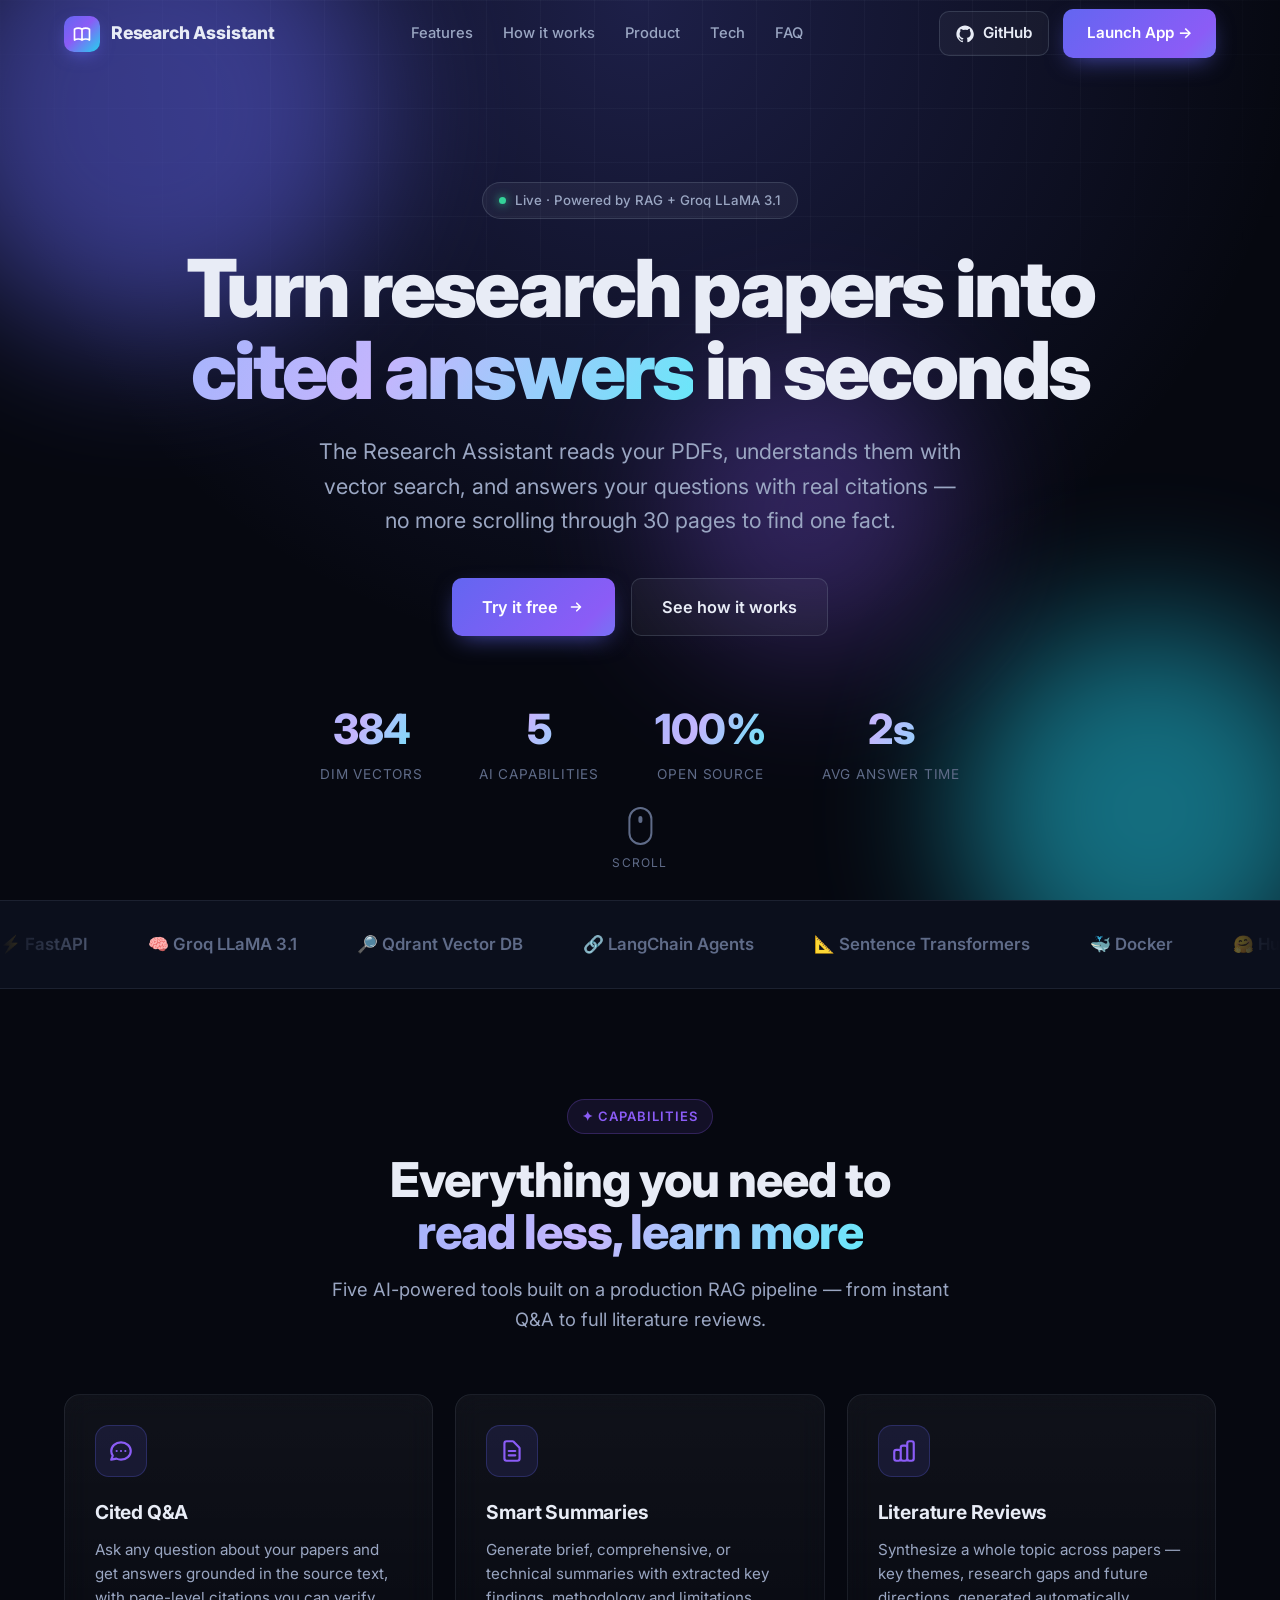
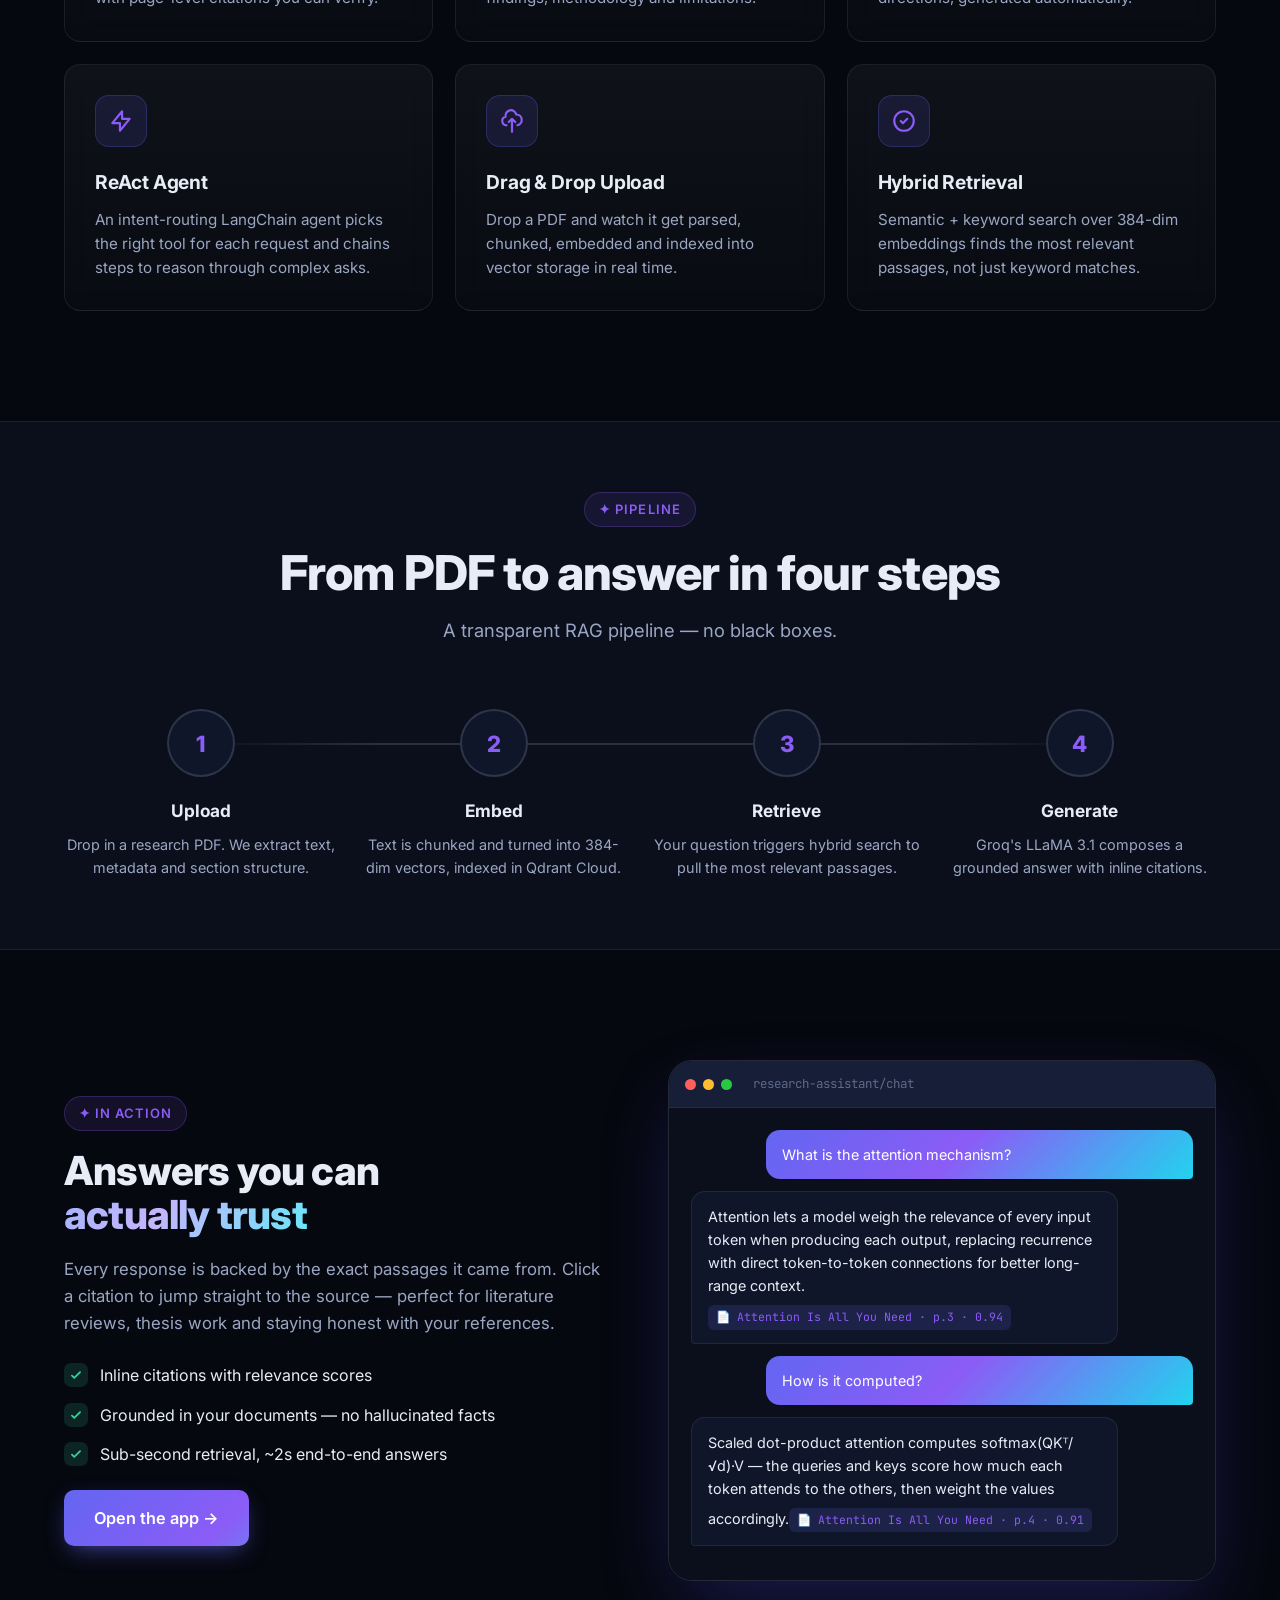
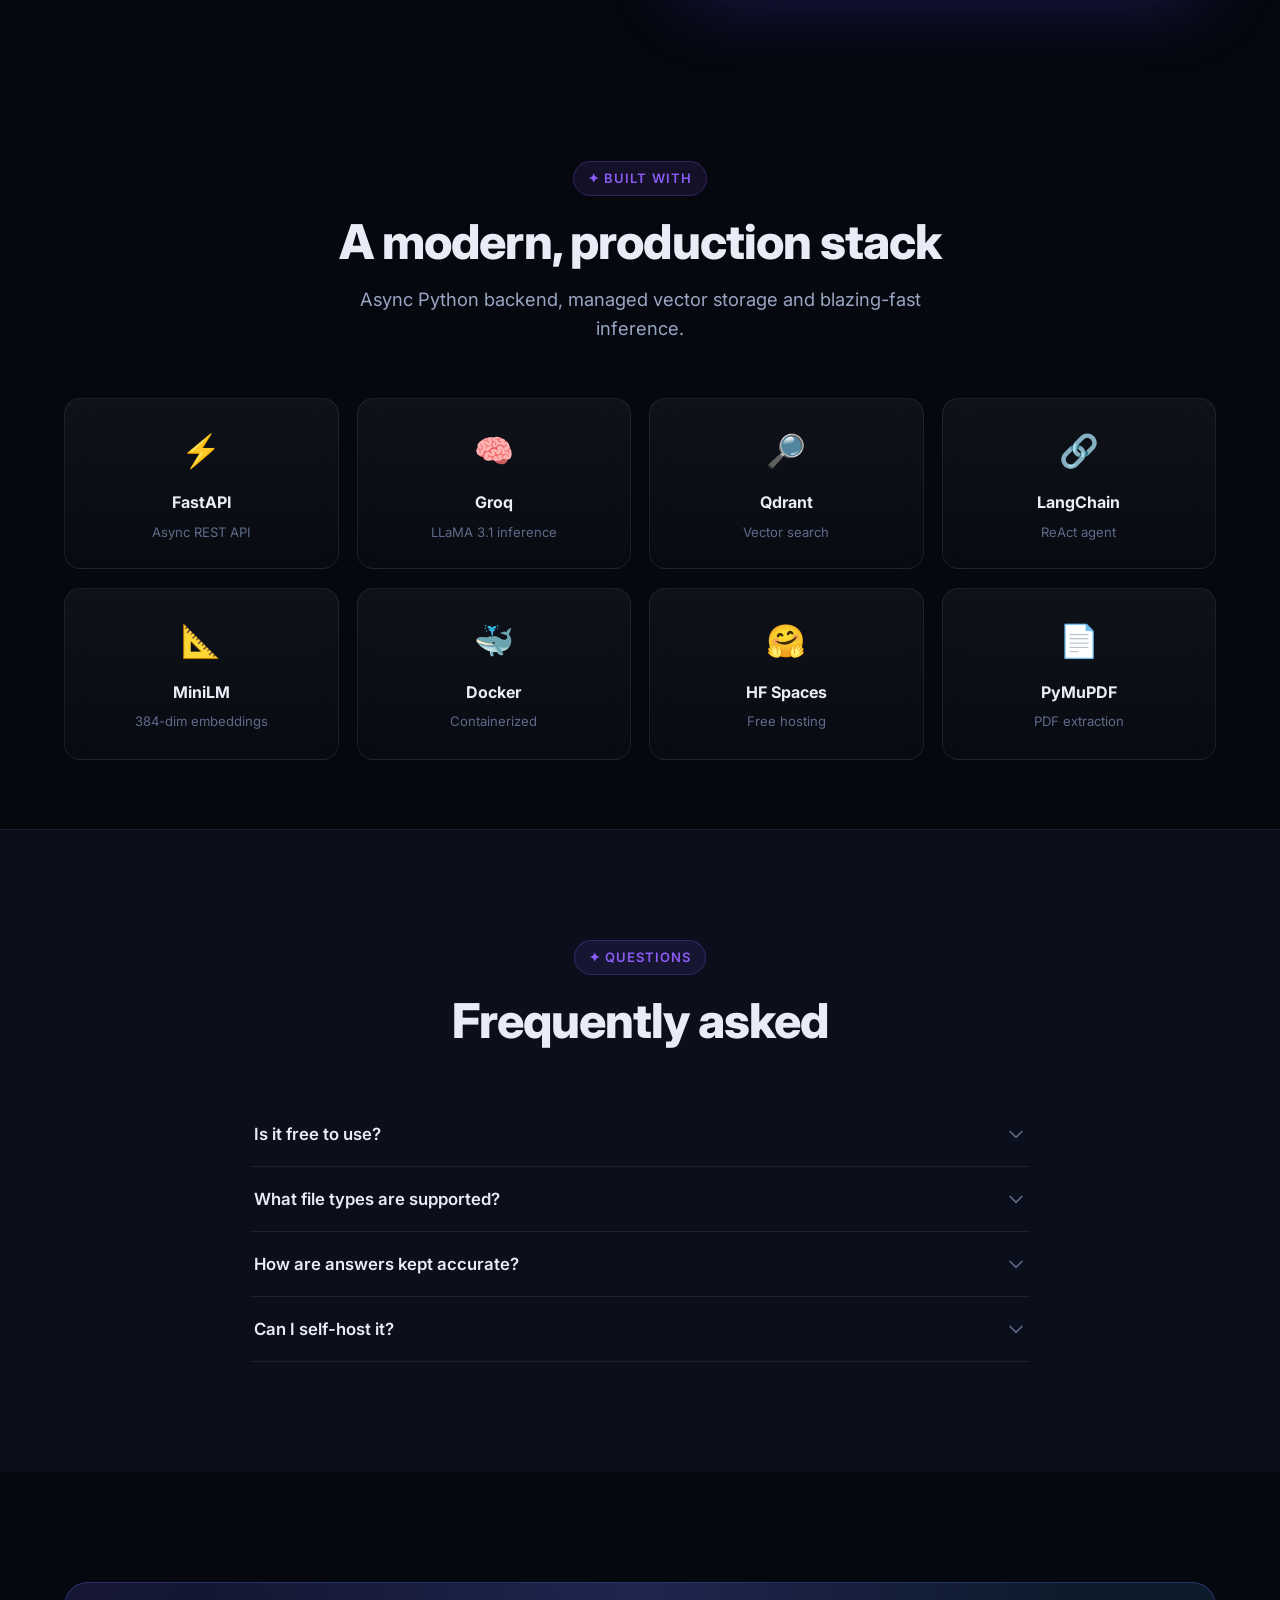
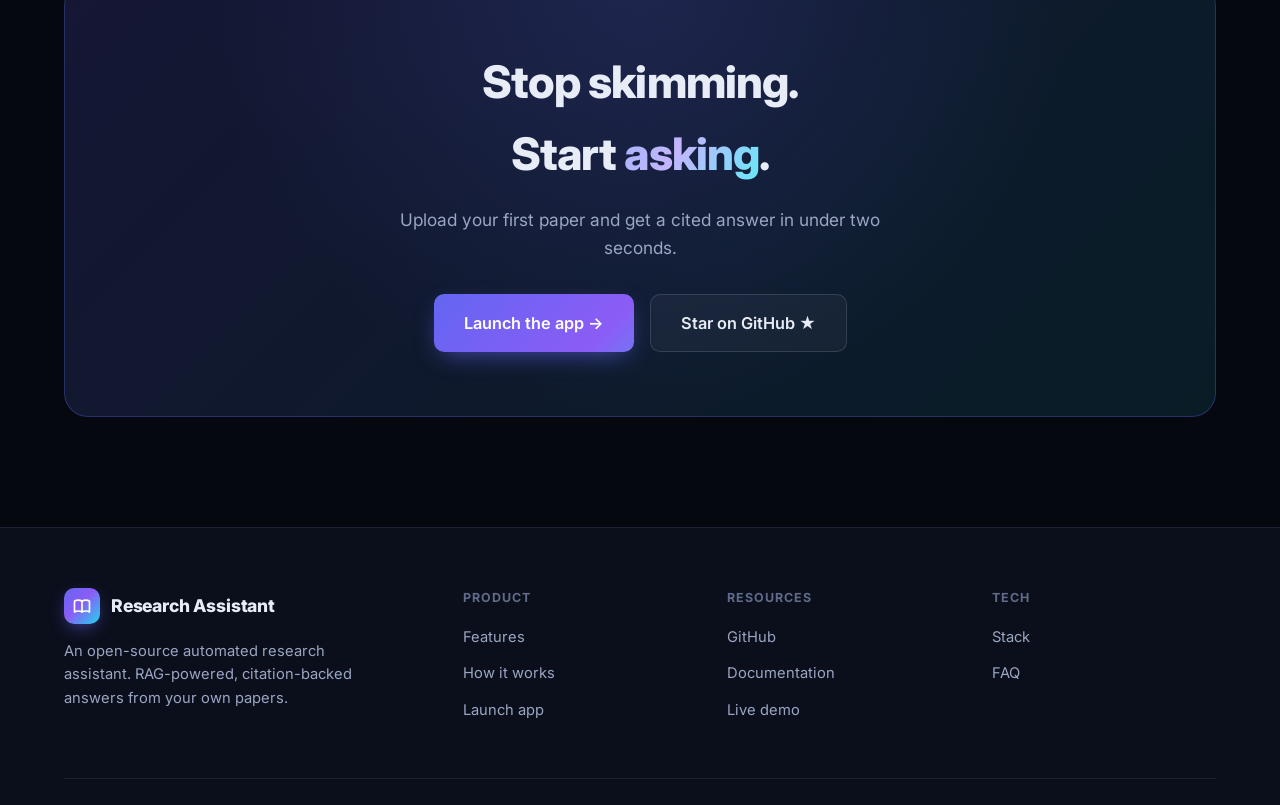
==== commit 41fd4cc5: "chore: rename website branding to Automated Research Assistant" ====
--- a/website/index.html
+++ b/website/index.html
@@ -3,12 +3,12 @@
 <head>
   <meta charset="UTF-8" />
   <meta name="viewport" content="width=device-width, initial-scale=1.0" />
-  <title>ScholarAI — Automated Research Assistant | RAG-powered paper Q&A</title>
-  <meta name="description" content="ScholarAI turns dense research papers into instant, citation-backed answers. Upload PDFs, ask questions, generate summaries and literature reviews — powered by RAG, Groq LLMs and vector search." />
+  <title>Automated Research Assistant | RAG-powered paper Q&A</title>
+  <meta name="description" content="The Automated Research Assistant turns dense research papers into instant, citation-backed answers. Upload PDFs, ask questions, generate summaries and literature reviews — powered by RAG, Groq LLMs and vector search." />
   <meta name="theme-color" content="#060810" />
 
   <!-- Open Graph -->
-  <meta property="og:title" content="ScholarAI — Automated Research Assistant" />
+  <meta property="og:title" content="Automated Research Assistant" />
   <meta property="og:description" content="Cited answers from your research papers in seconds. RAG + Groq + Qdrant." />
   <meta property="og:type" content="website" />
 
@@ -27,7 +27,7 @@
         <span class="brand-logo">
           <svg fill="none" stroke="currentColor" viewBox="0 0 24 24" stroke-width="2"><path stroke-linecap="round" stroke-linejoin="round" d="M12 6.253v13m0-13C10.832 5.477 9.246 5 7.5 5S4.168 5.477 3 6.253v13C4.168 18.477 5.754 18 7.5 18s3.332.477 4.5 1.253m0-13C13.168 5.477 14.754 5 16.5 5c1.747 0 3.332.477 4.5 1.253v13C19.832 18.477 18.247 18 16.5 18c-1.746 0-3.332.477-4.5 1.253"/></svg>
         </span>
-        ScholarAI
+        Research Assistant
       </a>
       <div class="nav-links">
         <a href="#features">Features</a>
@@ -68,7 +68,7 @@
         <span class="grad-text">cited answers</span> in seconds
       </h1>
       <p class="hero-sub reveal in d1">
-        ScholarAI reads your PDFs, understands them with vector search, and answers your
+        The Research Assistant reads your PDFs, understands them with vector search, and answers your
         questions with real citations — no more scrolling through 30 pages to find one fact.
       </p>
       <div class="hero-actions reveal in d2">
@@ -191,7 +191,7 @@
       <div class="mockup reveal d2">
         <div class="mockup-bar">
           <span class="d d1"></span><span class="d d2"></span><span class="d d3"></span>
-          <span class="url">scholarai.app/chat</span>
+          <span class="url">research-assistant/chat</span>
         </div>
         <div class="mockup-body" id="demoChat">
           <div class="chat-bubble user">What is the attention mechanism?</div>
@@ -264,7 +264,7 @@
         <h2>Stop skimming.<br />Start <span class="grad-text">asking</span>.</h2>
         <p>Upload your first paper and get a cited answer in under two seconds.</p>
         <div class="hero-actions" style="margin-bottom:0">
-          <a href="app.html" class="btn btn-primary btn-lg">Launch ScholarAI →</a>
+          <a href="app.html" class="btn btn-primary btn-lg">Launch the app →</a>
           <a href="https://github.com/vamsi-op/AUTOMATED-RESEARCH-ASSISTANT" target="_blank" rel="noopener" class="btn btn-ghost btn-lg">Star on GitHub ★</a>
         </div>
       </div>
@@ -280,7 +280,7 @@
             <span class="brand-logo">
               <svg fill="none" stroke="currentColor" viewBox="0 0 24 24" stroke-width="2"><path stroke-linecap="round" stroke-linejoin="round" d="M12 6.253v13m0-13C10.832 5.477 9.246 5 7.5 5S4.168 5.477 3 6.253v13C4.168 18.477 5.754 18 7.5 18s3.332.477 4.5 1.253m0-13C13.168 5.477 14.754 5 16.5 5c1.747 0 3.332.477 4.5 1.253v13C19.832 18.477 18.247 18 16.5 18c-1.746 0-3.332.477-4.5 1.253"/></svg>
             </span>
-            ScholarAI
+            Research Assistant
           </a>
           <p>An open-source automated research assistant. RAG-powered, citation-backed answers from your own papers.</p>
         </div>
@@ -309,7 +309,7 @@
         </div>
       </div>
       <div class="footer-bottom">
-        <span>© <span id="year"></span> ScholarAI · Built by <a href="https://github.com/vamsi-op" target="_blank" rel="noopener" style="color:var(--brand-2)">vamsi-op</a></span>
+        <span>© <span id="year"></span> Automated Research Assistant · Built by <a href="https://github.com/vamsi-op" target="_blank" rel="noopener" style="color:var(--brand-2)">vamsi-op</a></span>
         <div class="social">
           <a href="https://github.com/vamsi-op/AUTOMATED-RESEARCH-ASSISTANT" target="_blank" rel="noopener" aria-label="GitHub"><svg fill="currentColor" viewBox="0 0 24 24"><path d="M12 .5C5.7.5.5 5.7.5 12c0 5.1 3.3 9.4 7.9 10.9.6.1.8-.2.8-.5v-1.7c-3.2.7-3.9-1.5-3.9-1.5-.5-1.3-1.3-1.7-1.3-1.7-1.1-.7.1-.7.1-.7 1.2.1 1.8 1.2 1.8 1.2 1 1.8 2.7 1.3 3.4 1 .1-.8.4-1.3.8-1.6-2.6-.3-5.3-1.3-5.3-5.7 0-1.3.5-2.3 1.2-3.1-.1-.3-.5-1.5.1-3.1 0 0 1-.3 3.3 1.2a11.5 11.5 0 0 1 6 0C17.3 4.7 18.3 5 18.3 5c.6 1.6.2 2.8.1 3.1.8.8 1.2 1.8 1.2 3.1 0 4.4-2.7 5.4-5.3 5.7.4.4.8 1.1.8 2.2v3.3c0 .3.2.6.8.5 4.6-1.5 7.9-5.8 7.9-10.9C23.5 5.7 18.3.5 12 .5z"/></svg></a>
         </div>
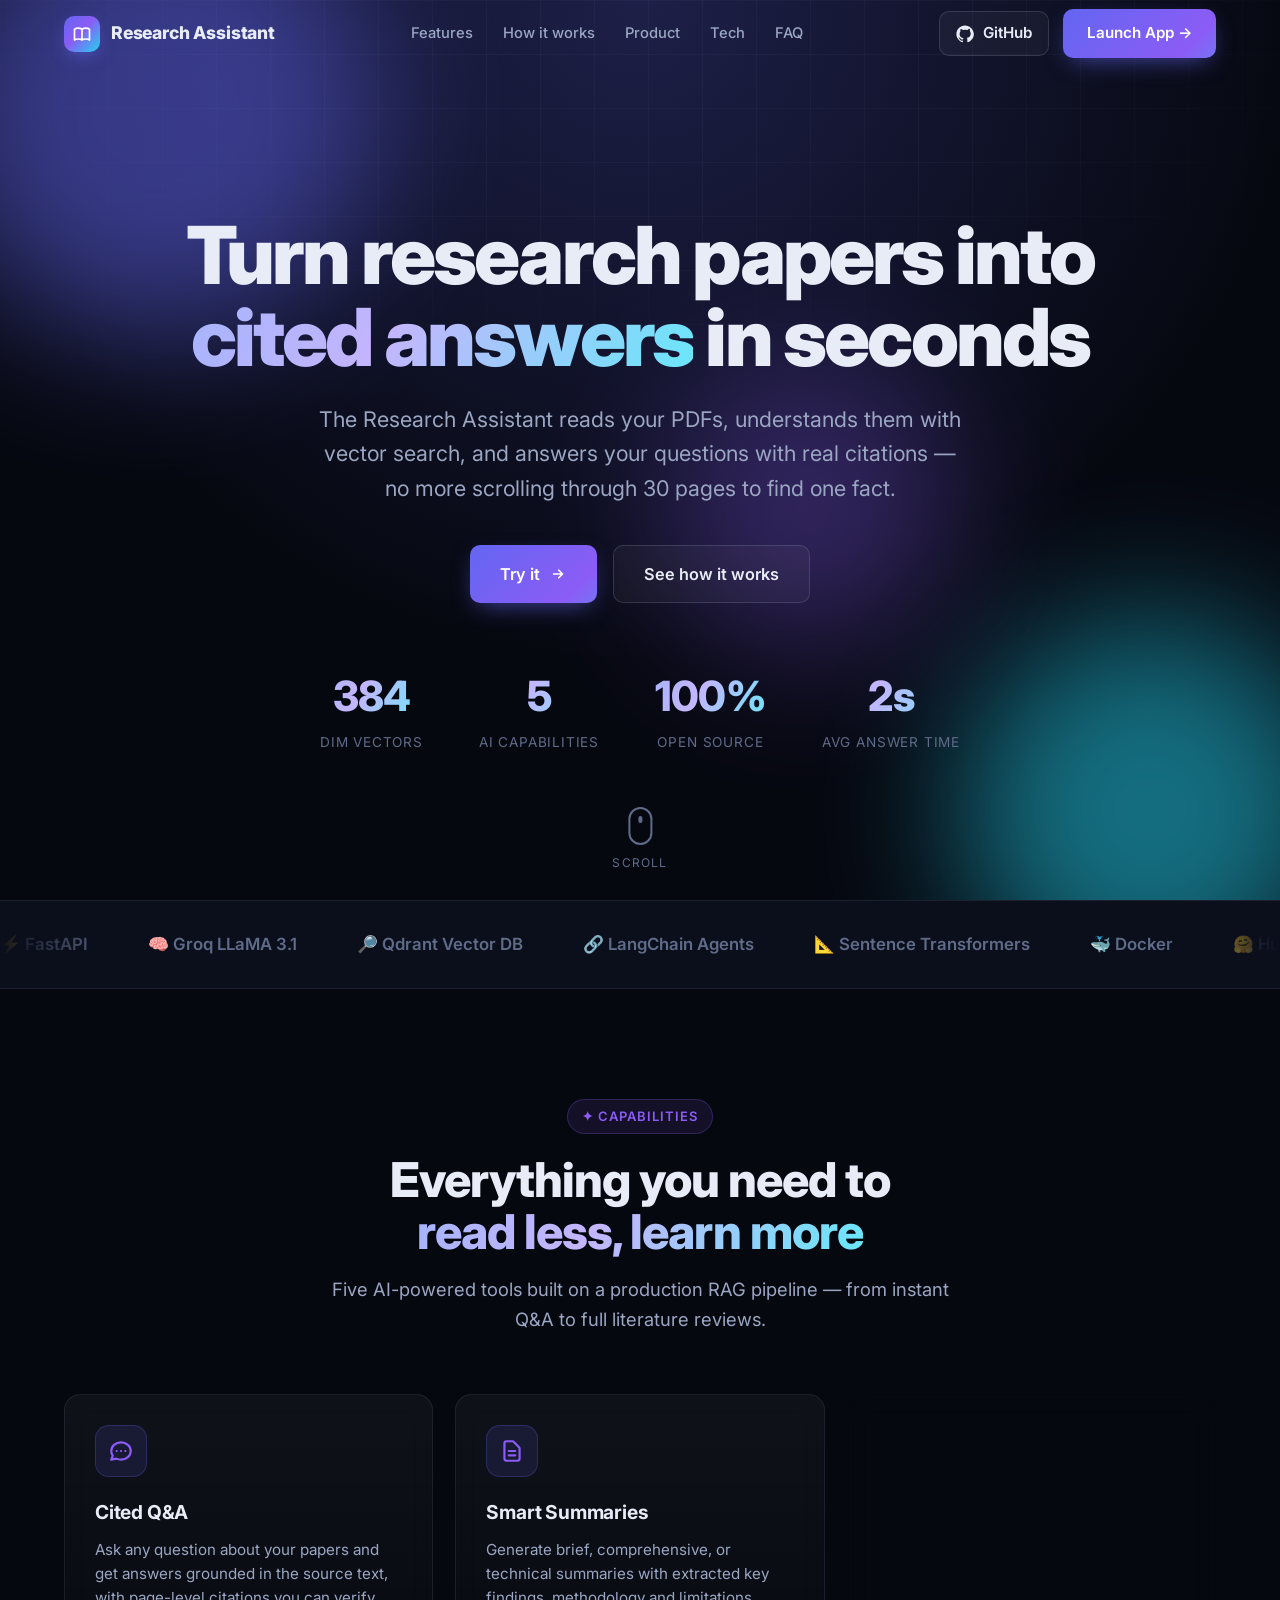
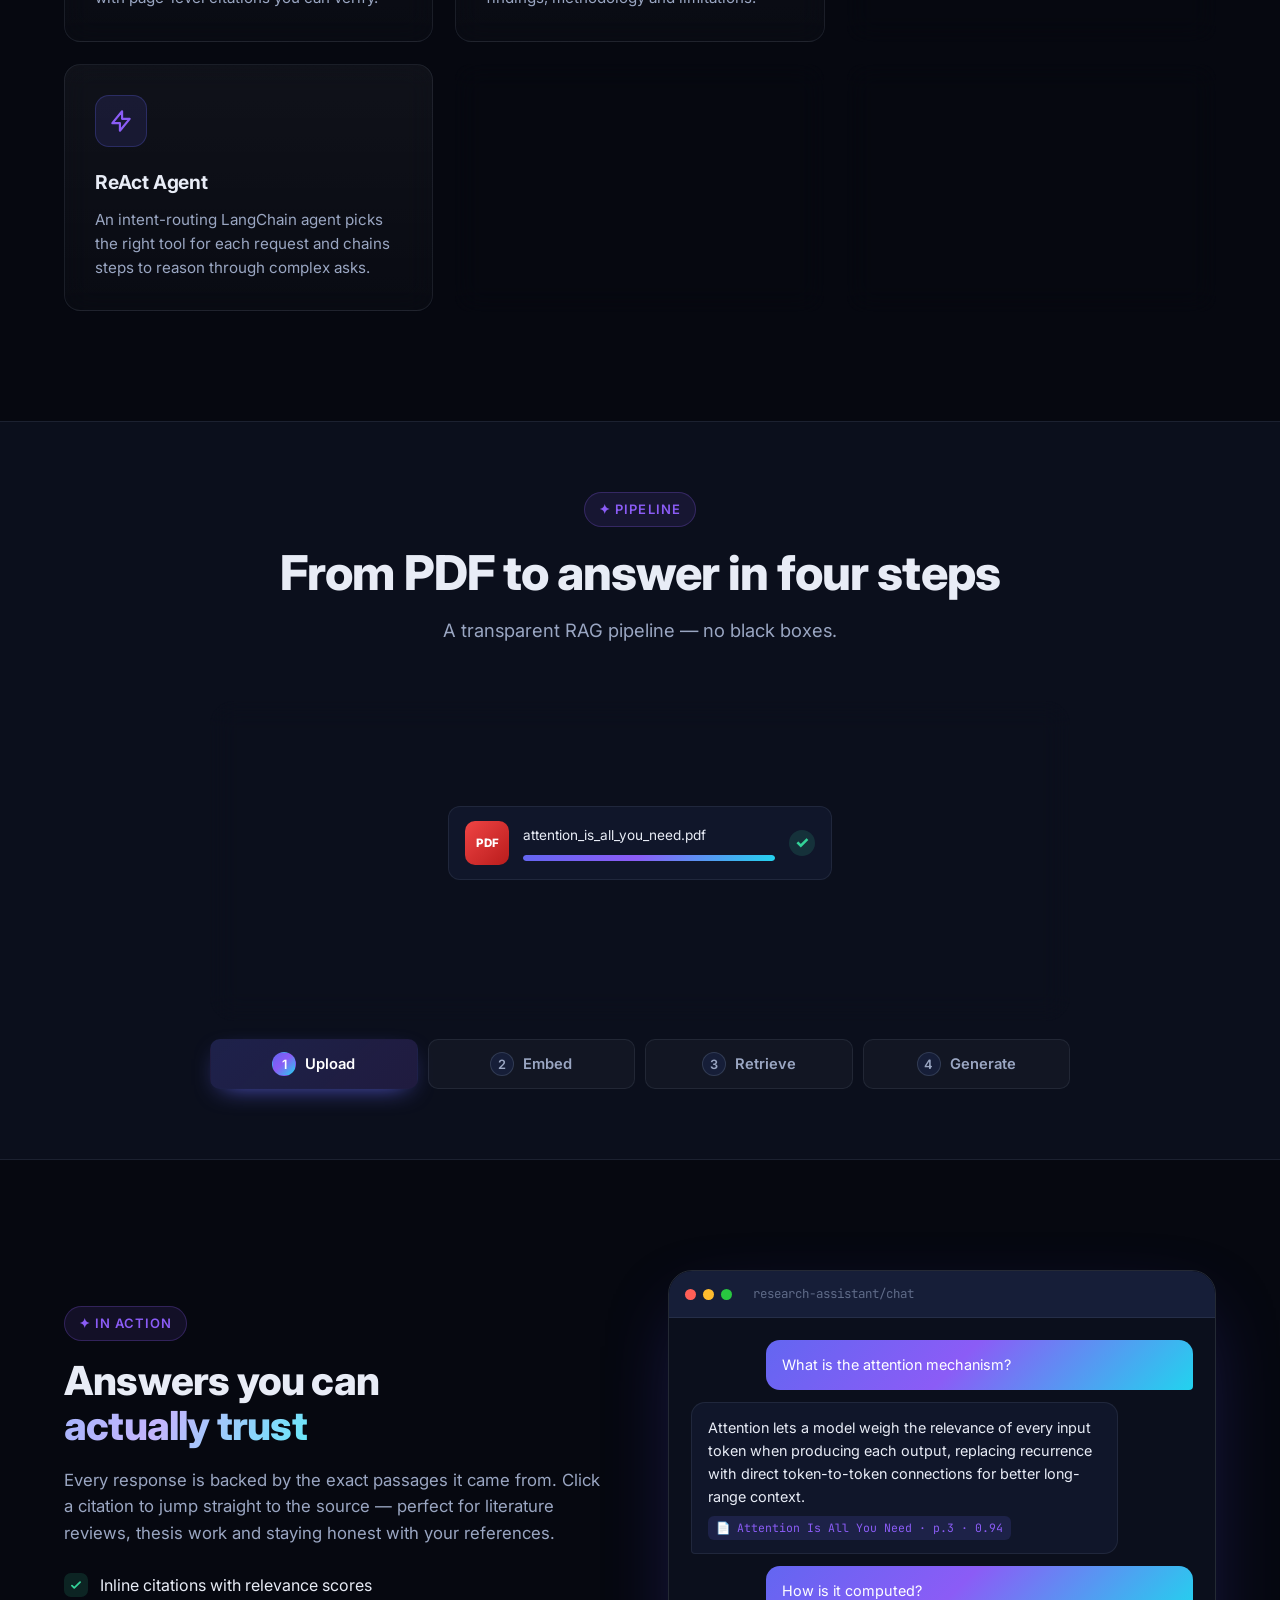
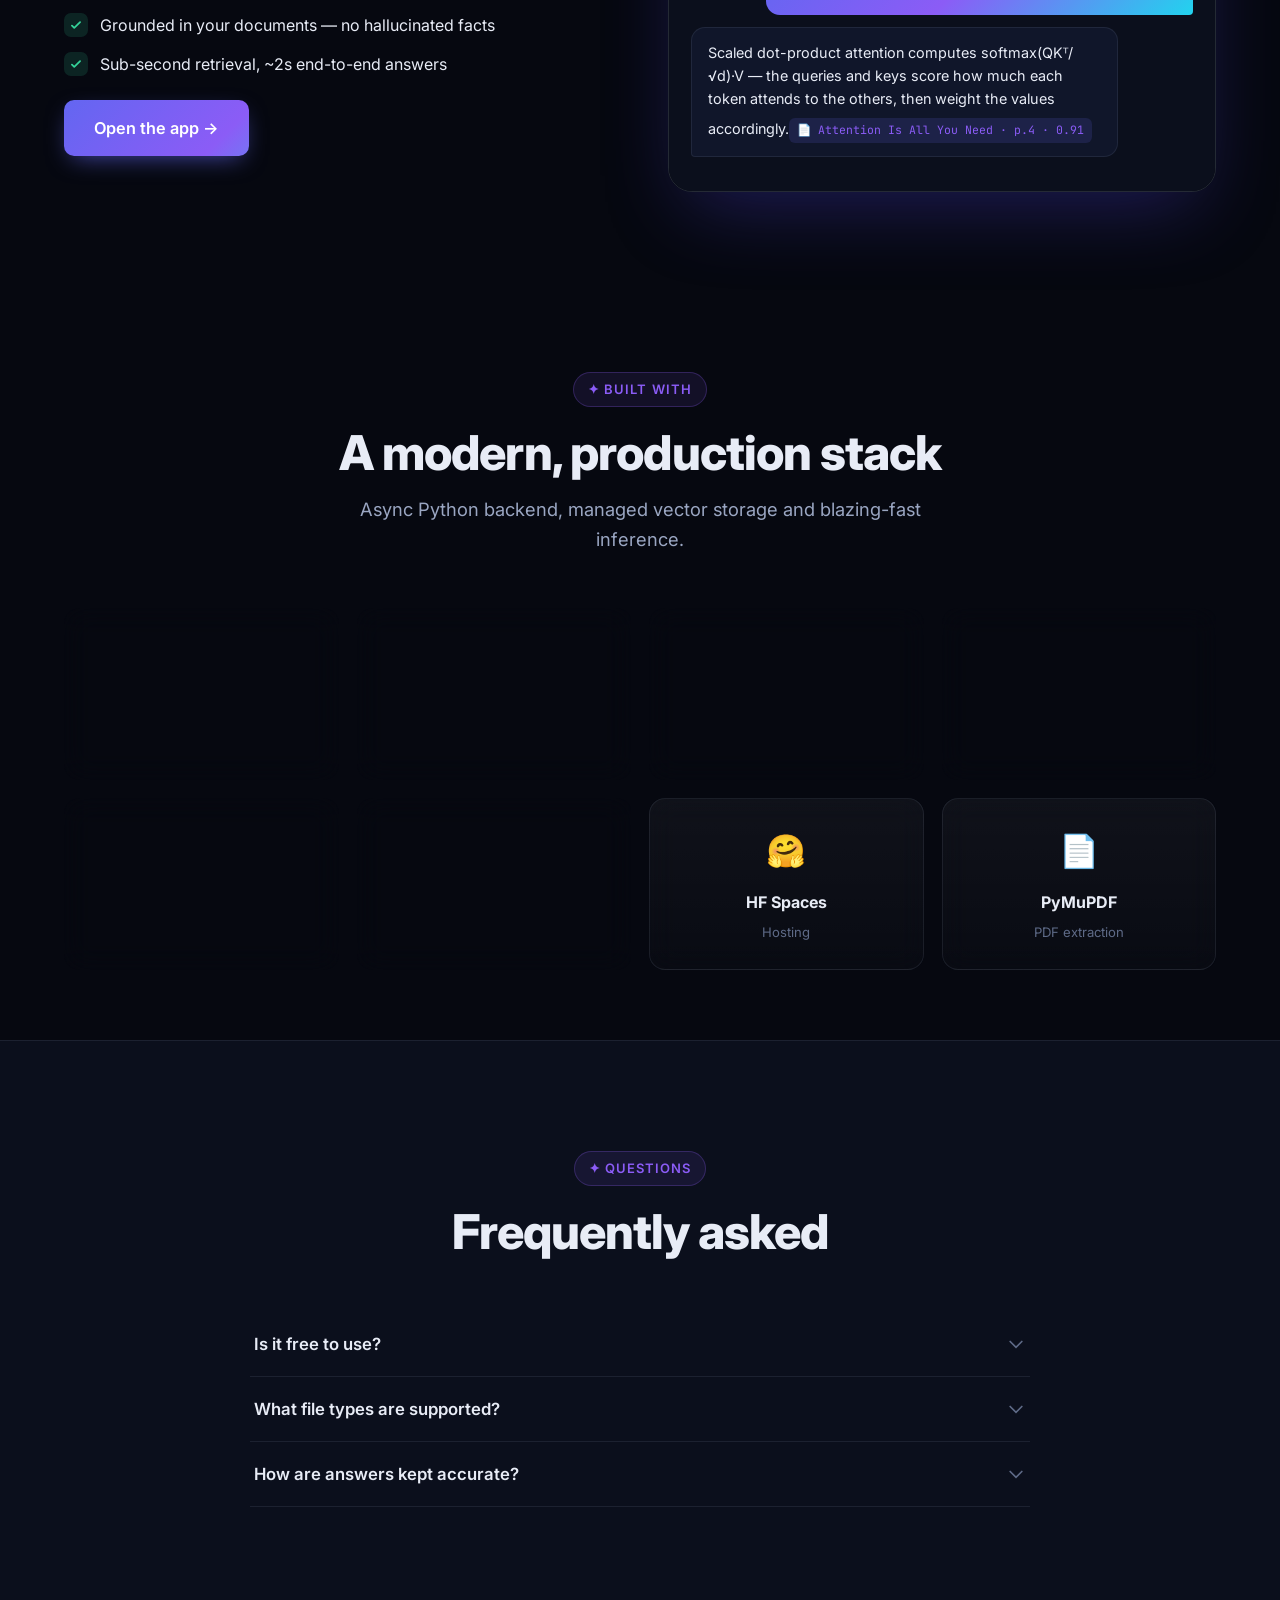
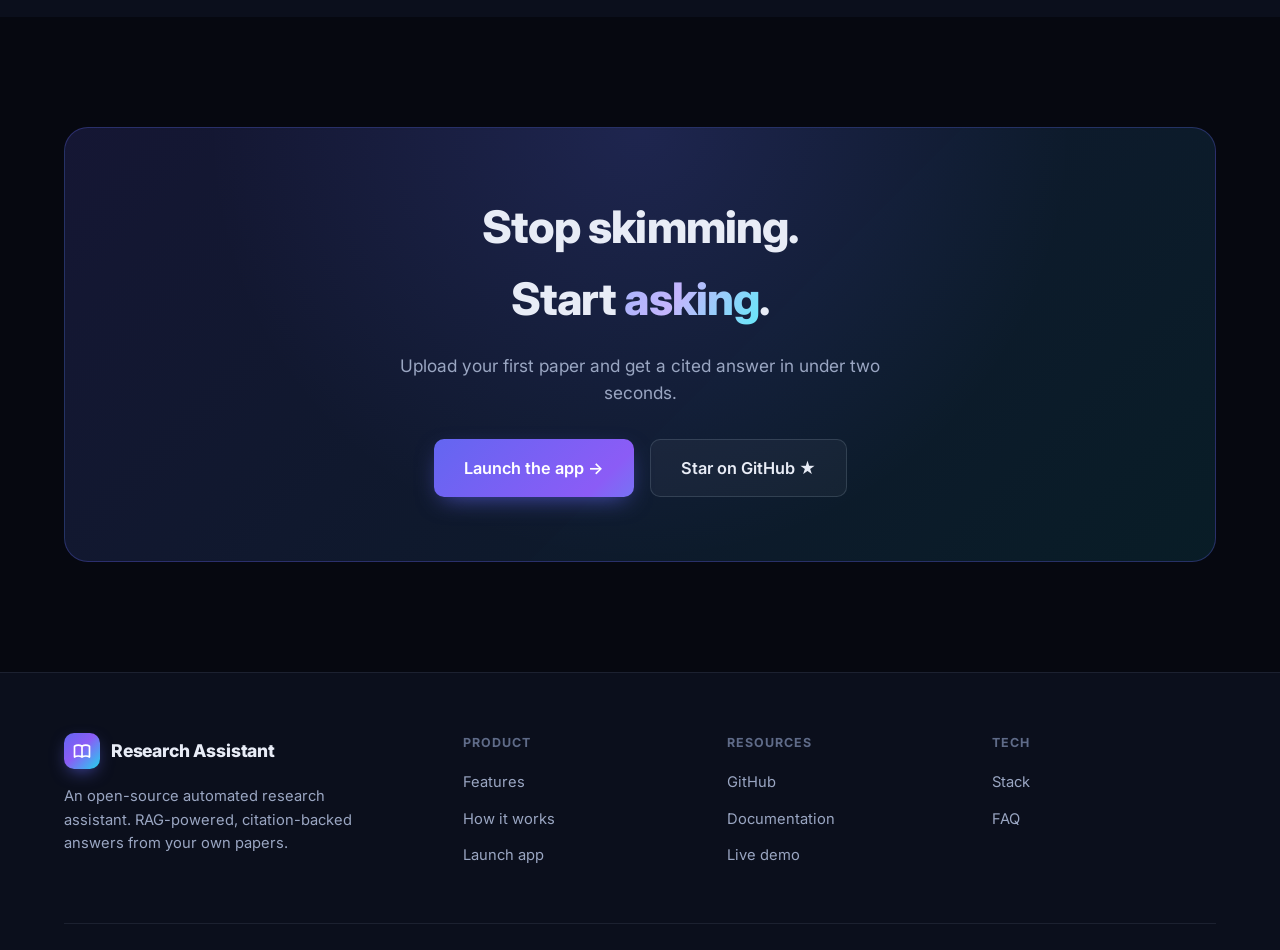
==== commit 6ec797c0: "feat: animated pipeline, chat paper scope, retrieval fallback + smalltalk guard, distinct summary ty" ====
--- a/website/index.html
+++ b/website/index.html
@@ -60,9 +60,6 @@
       <div class="orb orb-3"></div>
     </div>
     <div class="container hero-inner">
-      <div class="hero-badge reveal in">
-        <span class="dot"></span> Live · Powered by RAG + Groq LLaMA 3.1
-      </div>
       <h1 class="reveal in">
         Turn research papers into<br />
         <span class="grad-text">cited answers</span> in seconds
@@ -73,7 +70,7 @@
       </p>
       <div class="hero-actions reveal in d2">
         <a href="app.html" class="btn btn-primary btn-lg">
-          Try it free
+          Try it
           <svg width="18" height="18" fill="none" stroke="currentColor" stroke-width="2.2" viewBox="0 0 24 24"><path stroke-linecap="round" stroke-linejoin="round" d="M13 7l5 5m0 0l-5 5m5-5H6"/></svg>
         </a>
         <a href="#how" class="btn btn-ghost btn-lg">See how it works</a>
@@ -164,11 +161,62 @@
         <h2 class="section-title reveal d1">From PDF to answer in four steps</h2>
         <p class="section-sub reveal d2">A transparent RAG pipeline — no black boxes.</p>
       </div>
-      <div class="steps">
-        <div class="step reveal"><div class="step-num">1</div><h4>Upload</h4><p>Drop in a research PDF. We extract text, metadata and section structure.</p></div>
-        <div class="step reveal d1"><div class="step-num">2</div><h4>Embed</h4><p>Text is chunked and turned into 384-dim vectors, indexed in Qdrant Cloud.</p></div>
-        <div class="step reveal d2"><div class="step-num">3</div><h4>Retrieve</h4><p>Your question triggers hybrid search to pull the most relevant passages.</p></div>
-        <div class="step reveal d3"><div class="step-num">4</div><h4>Generate</h4><p>Groq's LLaMA 3.1 composes a grounded answer with inline citations.</p></div>
+      <div class="pipeline-stage reveal" id="pipeline-stage">
+        <div class="stage-viewport glass">
+
+          <!-- 1 · UPLOAD -->
+          <div class="scene scene-upload active" data-scene="0">
+            <div class="up-dropzone">
+              <div class="up-file">
+                <div class="up-file-ic">PDF</div>
+                <div class="up-file-meta">
+                  <span class="up-file-name">attention_is_all_you_need.pdf</span>
+                  <span class="up-bar"><i></i></span>
+                </div>
+                <div class="up-check">✓</div>
+              </div>
+              <div class="up-hint">Extracting text · metadata · sections</div>
+            </div>
+          </div>
+
+          <!-- 2 · EMBED -->
+          <div class="scene scene-embed" data-scene="1">
+            <div class="em-flow">
+              <div class="em-doc">📄</div>
+              <div class="em-chunks">
+                <span class="em-chunk"></span><span class="em-chunk"></span>
+                <span class="em-chunk"></span><span class="em-chunk"></span>
+              </div>
+              <div class="em-arrow">➜</div>
+              <div class="em-grid" id="em-grid"></div>
+            </div>
+            <div class="scene-cap">Chunked &amp; embedded into 384-dim vectors</div>
+          </div>
+
+          <!-- 3 · RETRIEVE -->
+          <div class="scene scene-retrieve" data-scene="2">
+            <div class="rt-query">🔎 “What is the attention mechanism?”</div>
+            <div class="rt-field" id="rt-field"></div>
+            <div class="scene-cap">Hybrid search pulls the most relevant passages</div>
+          </div>
+
+          <!-- 4 · GENERATE -->
+          <div class="scene scene-generate" data-scene="3">
+            <div class="gen-bubble">
+              <span class="gen-text" id="gen-text"></span><span class="gen-cursor"></span>
+              <span class="gen-cite">📄 Attention Is All You Need</span>
+            </div>
+            <div class="scene-cap">LLaMA 3.1 composes a grounded, cited answer</div>
+          </div>
+
+        </div>
+
+        <div class="stage-steps" id="stage-steps">
+          <button class="pstep active" data-i="0"><span class="pstep-num">1</span><span class="pstep-label">Upload</span></button>
+          <button class="pstep" data-i="1"><span class="pstep-num">2</span><span class="pstep-label">Embed</span></button>
+          <button class="pstep" data-i="2"><span class="pstep-num">3</span><span class="pstep-label">Retrieve</span></button>
+          <button class="pstep" data-i="3"><span class="pstep-num">4</span><span class="pstep-label">Generate</span></button>
+        </div>
       </div>
     </div>
   </section>
@@ -223,7 +271,7 @@
         <div class="tech-card glass reveal d3"><span class="tech-emoji">🔗</span><div class="tname">LangChain</div><div class="tdesc">ReAct agent</div></div>
         <div class="tech-card glass reveal"><span class="tech-emoji">📐</span><div class="tname">MiniLM</div><div class="tdesc">384-dim embeddings</div></div>
         <div class="tech-card glass reveal d1"><span class="tech-emoji">🐳</span><div class="tname">Docker</div><div class="tdesc">Containerized</div></div>
-        <div class="tech-card glass reveal d2"><span class="tech-emoji">🤗</span><div class="tname">HF Spaces</div><div class="tdesc">Free hosting</div></div>
+        <div class="tech-card glass reveal d2"><span class="tech-emoji">🤗</span><div class="tname">HF Spaces</div><div class="tdesc">Hosting</div></div>
         <div class="tech-card glass reveal d3"><span class="tech-emoji">📄</span><div class="tname">PyMuPDF</div><div class="tdesc">PDF extraction</div></div>
       </div>
     </div>
@@ -239,19 +287,15 @@
       <div class="faq reveal d2">
         <div class="faq-item">
           <button class="faq-q">Is it free to use? <span class="chev"><svg width="20" height="20" fill="none" stroke="currentColor" stroke-width="2" viewBox="0 0 24 24"><path stroke-linecap="round" d="M19 9l-7 7-7-7"/></svg></span></button>
-          <div class="faq-a"><div class="faq-a-inner">Yes. The project is fully open source and the live demo runs on free-tier infrastructure (HuggingFace Spaces, Groq free API, Qdrant Cloud free cluster).</div></div>
+          <div class="faq-a"><div class="faq-a-inner">Yes. The project is fully open source and the free to use.</div></div>
         </div>
         <div class="faq-item">
           <button class="faq-q">What file types are supported? <span class="chev"><svg width="20" height="20" fill="none" stroke="currentColor" stroke-width="2" viewBox="0 0 24 24"><path stroke-linecap="round" d="M19 9l-7 7-7-7"/></svg></span></button>
-          <div class="faq-a"><div class="faq-a-inner">Currently PDF research papers up to 50MB. Text is extracted with PyMuPDF, chunked intelligently by section, then embedded and indexed.</div></div>
+          <div class="faq-a"><div class="faq-a-inner">Currently PDF research papers up to 50MB.</div></div>
         </div>
         <div class="faq-item">
           <button class="faq-q">How are answers kept accurate? <span class="chev"><svg width="20" height="20" fill="none" stroke="currentColor" stroke-width="2" viewBox="0 0 24 24"><path stroke-linecap="round" d="M19 9l-7 7-7-7"/></svg></span></button>
           <div class="faq-a"><div class="faq-a-inner">Retrieval-Augmented Generation grounds every answer in retrieved passages from your own documents, and each answer ships with citations so you can verify the source.</div></div>
-        </div>
-        <div class="faq-item">
-          <button class="faq-q">Can I self-host it? <span class="chev"><svg width="20" height="20" fill="none" stroke="currentColor" stroke-width="2" viewBox="0 0 24 24"><path stroke-linecap="round" d="M19 9l-7 7-7-7"/></svg></span></button>
-          <div class="faq-a"><div class="faq-a-inner">Absolutely. Clone the repo, set your API keys in a .env file, and run with Docker Compose. Full instructions are in the README.</div></div>
         </div>
       </div>
     </div>
@@ -319,5 +363,6 @@
 
   <script src="assets/js/config.js"></script>
   <script src="assets/js/animations.js"></script>
+  <script src="assets/js/pipeline.js"></script>
 </body>
 </html>
--- a/website/assets/css/style.css
+++ b/website/assets/css/style.css
@@ -306,6 +306,127 @@
 .step:hover .step-num { transform: scale(1.08); border-color: var(--brand); box-shadow: 0 0 30px -6px var(--brand); }
 .step h4 { font-size: 1.08rem; font-weight: 700; margin-bottom: 8px; }
 .step p { color: var(--text-muted); font-size: 0.9rem; }
+
+/* ============================================================================
+   ANIMATED PIPELINE STAGE (Upload → Embed → Retrieve → Generate)
+   ============================================================================ */
+.pipeline-stage { max-width: 860px; margin: 56px auto 0; }
+.stage-viewport {
+  position: relative; height: 320px; border-radius: var(--radius-lg);
+  overflow: hidden; border: 1px solid var(--border-strong);
+}
+.scene {
+  position: absolute; inset: 0; display: flex; flex-direction: column;
+  align-items: center; justify-content: center; gap: 22px; padding: 28px;
+  opacity: 0; transform: scale(0.98); pointer-events: none;
+  transition: opacity 0.5s var(--ease), transform 0.5s var(--ease);
+}
+.scene.active { opacity: 1; transform: none; pointer-events: auto; }
+.scene-cap { font-size: 0.9rem; color: var(--text-muted); text-align: center; }
+
+/* Step selector */
+.stage-steps {
+  display: grid; grid-template-columns: repeat(4, 1fr); gap: 10px; margin-top: 18px;
+  position: relative;
+}
+.pstep {
+  display: flex; align-items: center; justify-content: center; gap: 9px;
+  padding: 12px 10px; border-radius: var(--radius-sm); color: var(--text-muted);
+  background: rgba(255,255,255,0.03); border: 1px solid var(--border);
+  font-weight: 600; font-size: 0.92rem; transition: all 0.3s var(--ease);
+}
+.pstep-num {
+  width: 24px; height: 24px; border-radius: 50%; display: grid; place-items: center;
+  font-size: 0.8rem; background: var(--surface-2); border: 1px solid var(--border-strong);
+  transition: all 0.3s var(--ease);
+}
+.pstep.active {
+  color: #fff; border-color: transparent;
+  background: linear-gradient(135deg, rgba(99,102,241,0.22), rgba(139,92,246,0.16));
+  box-shadow: 0 8px 26px -12px var(--brand);
+}
+.pstep.active .pstep-num { background: var(--grad-brand); border-color: transparent; color: #fff; }
+.pstep:hover { color: var(--text); }
+
+/* ── Scene 1: Upload ─────────────────────────────────────────────────────── */
+.up-dropzone {
+  width: min(440px, 90%); border: 2px dashed var(--border-strong); border-radius: var(--radius);
+  padding: 26px; display: flex; flex-direction: column; gap: 16px; align-items: center;
+}
+.scene-upload.active .up-dropzone { animation: dzPulse 3.4s ease; }
+.up-file {
+  width: 100%; display: flex; align-items: center; gap: 14px;
+  background: var(--surface); border: 1px solid var(--border); border-radius: 12px; padding: 14px 16px;
+  opacity: 0; transform: translateY(24px);
+}
+.scene-upload.active .up-file { animation: fileDrop 0.7s var(--ease) forwards; }
+.up-file-ic {
+  width: 44px; height: 44px; border-radius: 10px; display: grid; place-items: center;
+  font-size: 0.72rem; font-weight: 800; color: #fff; background: linear-gradient(135deg,#ef4444,#b91c1c);
+  flex-shrink: 0;
+}
+.up-file-meta { flex: 1; min-width: 0; display: flex; flex-direction: column; gap: 8px; }
+.up-file-name { font-size: 0.85rem; color: var(--text); white-space: nowrap; overflow: hidden; text-overflow: ellipsis; }
+.up-bar { height: 6px; border-radius: 4px; background: var(--surface-2); overflow: hidden; }
+.up-bar i { display: block; height: 100%; width: 0; background: var(--grad-brand); border-radius: 4px; }
+.scene-upload.active .up-bar i { animation: barFill 2s var(--ease) 0.6s forwards; }
+.up-check {
+  width: 26px; height: 26px; border-radius: 50%; display: grid; place-items: center;
+  background: rgba(52,211,153,0.15); color: var(--success); font-weight: 800; flex-shrink: 0;
+  opacity: 0; transform: scale(0.5);
+}
+.scene-upload.active .up-check { animation: popIn 0.4s var(--ease) 2.5s forwards; }
+.up-hint { font-size: 0.8rem; color: var(--text-dim); }
+
+/* ── Scene 2: Embed ──────────────────────────────────────────────────────── */
+.em-flow { display: flex; align-items: center; gap: 20px; flex-wrap: wrap; justify-content: center; }
+.em-doc { font-size: 2.4rem; opacity: 0; transform: scale(0.6); }
+.scene-embed.active .em-doc { animation: popIn 0.5s var(--ease) forwards; }
+.em-chunks { display: grid; grid-template-columns: 1fr 1fr; gap: 6px; }
+.em-chunk { width: 44px; height: 12px; border-radius: 4px; background: var(--surface-2); border: 1px solid var(--border); opacity: 0; transform: translateX(-10px); }
+.scene-embed.active .em-chunk { animation: chunkIn 0.4s var(--ease) forwards; }
+.scene-embed.active .em-chunk:nth-child(1) { animation-delay: 0.3s; }
+.scene-embed.active .em-chunk:nth-child(2) { animation-delay: 0.45s; }
+.scene-embed.active .em-chunk:nth-child(3) { animation-delay: 0.6s; }
+.scene-embed.active .em-chunk:nth-child(4) { animation-delay: 0.75s; }
+.em-arrow { color: var(--brand-2); font-size: 1.4rem; opacity: 0; }
+.scene-embed.active .em-arrow { animation: fadeInUp 0.4s ease 0.9s forwards; }
+.em-grid { display: grid; grid-template-columns: repeat(8, 1fr); gap: 5px; }
+.em-dot { width: 11px; height: 11px; border-radius: 50%; background: var(--brand); opacity: 0; transform: scale(0); box-shadow: 0 0 8px var(--brand); }
+.scene-embed.active .em-dot { animation: dotPop 0.4s var(--ease) forwards; }
+
+/* ── Scene 3: Retrieve ───────────────────────────────────────────────────── */
+.rt-query {
+  padding: 11px 18px; border-radius: 999px; background: var(--surface); border: 1px solid var(--border-strong);
+  font-size: 0.9rem; color: var(--text); opacity: 0; transform: translateY(-10px);
+}
+.scene-retrieve.active .rt-query { animation: fadeInUp 0.5s var(--ease) forwards; }
+.rt-field { position: relative; display: grid; grid-template-columns: repeat(10, 1fr); gap: 10px; }
+.rt-node { width: 12px; height: 12px; border-radius: 50%; background: var(--surface-2); border: 1px solid var(--border-strong); transition: all 0.4s var(--ease); }
+.rt-node.hit { background: var(--brand-3); border-color: transparent; box-shadow: 0 0 14px var(--brand-3); transform: scale(1.7); }
+
+/* ── Scene 4: Generate ───────────────────────────────────────────────────── */
+.gen-bubble {
+  width: min(500px, 92%); background: var(--surface); border: 1px solid var(--border);
+  border-radius: 14px; border-bottom-left-radius: 4px; padding: 18px 20px; font-size: 0.95rem; line-height: 1.6;
+}
+.gen-text { color: var(--text); }
+.gen-cursor { display: inline-block; width: 2px; height: 1em; background: var(--brand-2); margin-left: 2px; vertical-align: text-bottom; animation: blink 1s step-end infinite; }
+.gen-cite {
+  display: inline-block; margin-top: 14px; font-size: 0.74rem; font-family: var(--font-mono);
+  padding: 5px 10px; border-radius: 8px; background: rgba(99,102,241,0.12); color: var(--brand-2);
+  border: 1px solid rgba(99,102,241,0.22); opacity: 0;
+}
+.gen-cite.show { animation: fadeInUp 0.4s var(--ease) forwards; }
+
+/* Scene keyframes */
+@keyframes fileDrop { to { opacity: 1; transform: none; } }
+@keyframes barFill { to { width: 100%; } }
+@keyframes popIn { to { opacity: 1; transform: scale(1); } }
+@keyframes chunkIn { to { opacity: 1; transform: none; } }
+@keyframes dotPop { to { opacity: 1; transform: scale(1); } }
+@keyframes blink { 50% { opacity: 0; } }
+@keyframes dzPulse { 0%,100% { border-color: var(--border-strong); } 50% { border-color: var(--brand); } }
 
 /* ============================================================================
    SHOWCASE / MOCKUP
@@ -439,6 +560,10 @@
   .footer-grid { grid-template-columns: 1fr; gap: 28px; }
   .hero-actions { flex-direction: column; align-items: stretch; }
   .cta-banner { padding: 44px 22px; }
+  .stage-viewport { height: 300px; }
+  .pstep-label { display: none; }
+  .pstep { padding: 12px 6px; }
+  .rt-field { grid-template-columns: repeat(6, 1fr); }
 }
 
 @media (prefers-reduced-motion: reduce) {
